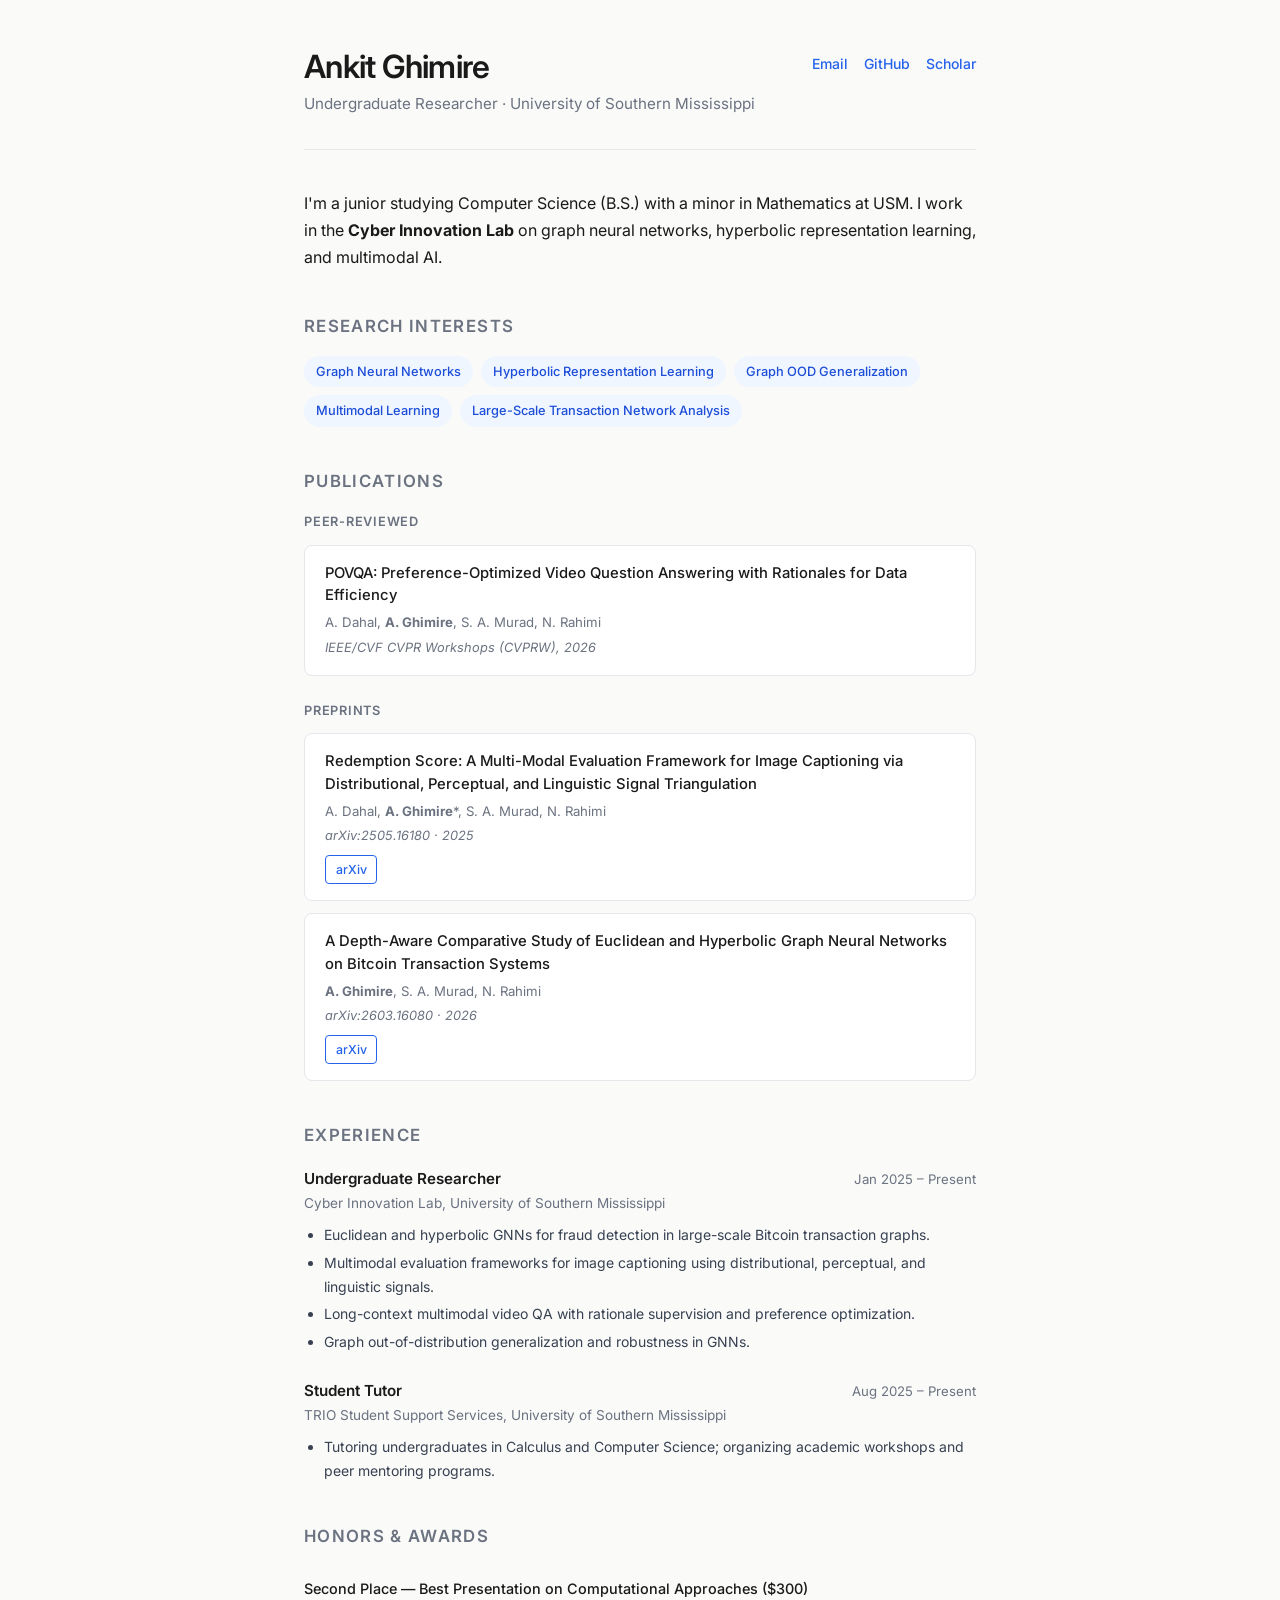
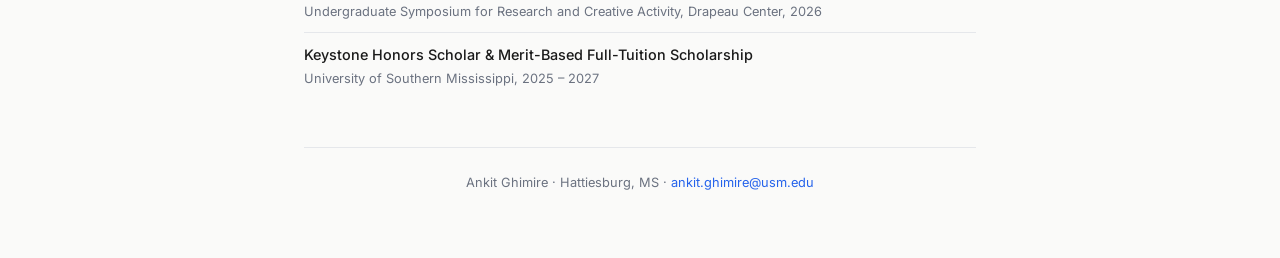
==== index.html @ 34b1c653 "Initial personal page" ====
<!DOCTYPE html>
<html lang="en">
<head>
  <meta charset="UTF-8" />
  <meta name="viewport" content="width=device-width, initial-scale=1.0" />
  <title>Ankit Ghimire</title>
  <link rel="preconnect" href="https://fonts.googleapis.com" />
  <link rel="preconnect" href="https://fonts.gstatic.com" crossorigin />
  <link href="https://fonts.googleapis.com/css2?family=Inter:wght@300;400;500;600&display=swap" rel="stylesheet" />
  <link rel="stylesheet" href="style.css" />
</head>
<body>
  <main>
    <header>
      <div class="header-content">
        <div class="name-block">
          <h1>Ankit Ghimire</h1>
          <p class="tagline">Undergraduate Researcher · University of Southern Mississippi</p>
        </div>
        <nav class="links">
          <a href="mailto:ankit.ghimire@usm.edu">Email</a>
          <a href="https://github.com/AnkitGhimre" target="_blank" rel="noopener">GitHub</a>
          <a href="https://scholar.google.com/citations?user=AnkitGhimire" target="_blank" rel="noopener">Scholar</a>
        </nav>
      </div>
    </header>

    <section id="about">
      <p>
        I'm a junior studying Computer Science (B.S.) with a minor in Mathematics at USM. I work in the <strong>Cyber Innovation Lab</strong> on graph neural networks, hyperbolic representation learning, and multimodal AI.
      </p>
    </section>

    <section id="interests">
      <h2>Research Interests</h2>
      <ul class="tag-list">
        <li>Graph Neural Networks</li>
        <li>Hyperbolic Representation Learning</li>
        <li>Graph OOD Generalization</li>
        <li>Multimodal Learning</li>
        <li>Large-Scale Transaction Network Analysis</li>
      </ul>
    </section>

    <section id="publications">
      <h2>Publications</h2>

      <div class="pub-group">
        <h3>Peer-Reviewed</h3>
        <article class="pub">
          <p class="pub-title">POVQA: Preference-Optimized Video Question Answering with Rationales for Data Efficiency</p>
          <p class="pub-authors">A. Dahal, <strong>A. Ghimire</strong>, S. A. Murad, N. Rahimi</p>
          <p class="pub-venue">IEEE/CVF CVPR Workshops (CVPRW), 2026</p>
        </article>
      </div>

      <div class="pub-group">
        <h3>Preprints</h3>
        <article class="pub">
          <p class="pub-title">Redemption Score: A Multi-Modal Evaluation Framework for Image Captioning via Distributional, Perceptual, and Linguistic Signal Triangulation</p>
          <p class="pub-authors">A. Dahal, <strong>A. Ghimire</strong>*, S. A. Murad, N. Rahimi</p>
          <p class="pub-venue">arXiv:2505.16180 · 2025</p>
          <a class="pub-link" href="https://arxiv.org/abs/2505.16180" target="_blank" rel="noopener">arXiv</a>
        </article>
        <article class="pub">
          <p class="pub-title">A Depth-Aware Comparative Study of Euclidean and Hyperbolic Graph Neural Networks on Bitcoin Transaction Systems</p>
          <p class="pub-authors"><strong>A. Ghimire</strong>, S. A. Murad, N. Rahimi</p>
          <p class="pub-venue">arXiv:2603.16080 · 2026</p>
          <a class="pub-link" href="https://arxiv.org/abs/2603.16080" target="_blank" rel="noopener">arXiv</a>
        </article>
      </div>
    </section>

    <section id="experience">
      <h2>Experience</h2>
      <div class="exp-item">
        <div class="exp-header">
          <span class="exp-role">Undergraduate Researcher</span>
          <span class="exp-date">Jan 2025 – Present</span>
        </div>
        <span class="exp-org">Cyber Innovation Lab, University of Southern Mississippi</span>
        <ul>
          <li>Euclidean and hyperbolic GNNs for fraud detection in large-scale Bitcoin transaction graphs.</li>
          <li>Multimodal evaluation frameworks for image captioning using distributional, perceptual, and linguistic signals.</li>
          <li>Long-context multimodal video QA with rationale supervision and preference optimization.</li>
          <li>Graph out-of-distribution generalization and robustness in GNNs.</li>
        </ul>
      </div>
      <div class="exp-item">
        <div class="exp-header">
          <span class="exp-role">Student Tutor</span>
          <span class="exp-date">Aug 2025 – Present</span>
        </div>
        <span class="exp-org">TRIO Student Support Services, University of Southern Mississippi</span>
        <ul>
          <li>Tutoring undergraduates in Calculus and Computer Science; organizing academic workshops and peer mentoring programs.</li>
        </ul>
      </div>
    </section>

    <section id="honors">
      <h2>Honors &amp; Awards</h2>
      <ul class="award-list">
        <li>
          <span class="award-name">Second Place — Best Presentation on Computational Approaches ($300)</span>
          <span class="award-org">Undergraduate Symposium for Research and Creative Activity, Drapeau Center, 2026</span>
        </li>
        <li>
          <span class="award-name">Keystone Honors Scholar &amp; Merit-Based Full-Tuition Scholarship</span>
          <span class="award-org">University of Southern Mississippi, 2025 – 2027</span>
        </li>
      </ul>
    </section>

    <footer>
      <p>Ankit Ghimire · Hattiesburg, MS · <a href="mailto:ankit.ghimire@usm.edu">ankit.ghimire@usm.edu</a></p>
    </footer>
  </main>
</body>
</html>
---- style.css ----
*, *::before, *::after {
  box-sizing: border-box;
  margin: 0;
  padding: 0;
}

:root {
  --bg: #fafaf9;
  --surface: #ffffff;
  --text: #1a1a1a;
  --muted: #6b7280;
  --accent: #2563eb;
  --border: #e5e7eb;
  --tag-bg: #eff6ff;
  --tag-text: #1d4ed8;
}

html {
  font-size: 16px;
  scroll-behavior: smooth;
}

body {
  font-family: 'Inter', system-ui, sans-serif;
  background: var(--bg);
  color: var(--text);
  line-height: 1.7;
  -webkit-font-smoothing: antialiased;
}

main {
  max-width: 720px;
  margin: 0 auto;
  padding: 3rem 1.5rem 4rem;
}

/* ── Header ── */
header {
  margin-bottom: 2.5rem;
  padding-bottom: 2rem;
  border-bottom: 1px solid var(--border);
}

.header-content {
  display: flex;
  align-items: flex-start;
  justify-content: space-between;
  gap: 1.5rem;
  flex-wrap: wrap;
}

h1 {
  font-size: 2rem;
  font-weight: 600;
  letter-spacing: -0.02em;
  line-height: 1.2;
}

.tagline {
  color: var(--muted);
  font-size: 0.95rem;
  margin-top: 0.3rem;
}

.links {
  display: flex;
  gap: 1rem;
  flex-wrap: wrap;
  padding-top: 0.25rem;
}

.links a {
  color: var(--accent);
  text-decoration: none;
  font-size: 0.875rem;
  font-weight: 500;
  transition: opacity 0.15s;
}

.links a:hover {
  opacity: 0.7;
}

/* ── Sections ── */
section {
  margin-bottom: 2.5rem;
}

h2 {
  font-size: 1.05rem;
  font-weight: 600;
  text-transform: uppercase;
  letter-spacing: 0.08em;
  color: var(--muted);
  margin-bottom: 1rem;
}

/* ── About ── */
#about p {
  font-size: 1rem;
  color: var(--text);
}

/* ── Tags ── */
.tag-list {
  list-style: none;
  display: flex;
  flex-wrap: wrap;
  gap: 0.5rem;
}

.tag-list li {
  background: var(--tag-bg);
  color: var(--tag-text);
  font-size: 0.8rem;
  font-weight: 500;
  padding: 0.3rem 0.75rem;
  border-radius: 999px;
}

/* ── Publications ── */
.pub-group {
  margin-bottom: 1.5rem;
}

.pub-group h3 {
  font-size: 0.8rem;
  font-weight: 600;
  text-transform: uppercase;
  letter-spacing: 0.06em;
  color: var(--muted);
  margin-bottom: 0.75rem;
}

.pub {
  padding: 1rem 1.25rem;
  background: var(--surface);
  border: 1px solid var(--border);
  border-radius: 8px;
  margin-bottom: 0.75rem;
}

.pub-title {
  font-size: 0.925rem;
  font-weight: 500;
  line-height: 1.5;
  margin-bottom: 0.3rem;
}

.pub-authors {
  font-size: 0.825rem;
  color: var(--muted);
  margin-bottom: 0.2rem;
}

.pub-venue {
  font-size: 0.8rem;
  color: var(--muted);
  font-style: italic;
}

.pub-link {
  display: inline-block;
  margin-top: 0.5rem;
  font-size: 0.775rem;
  font-weight: 500;
  color: var(--accent);
  text-decoration: none;
  padding: 0.2rem 0.6rem;
  border: 1px solid var(--accent);
  border-radius: 4px;
  transition: background 0.15s, color 0.15s;
}

.pub-link:hover {
  background: var(--accent);
  color: #fff;
}

/* ── Experience ── */
.exp-item {
  margin-bottom: 1.5rem;
}

.exp-header {
  display: flex;
  align-items: baseline;
  justify-content: space-between;
  gap: 0.5rem;
  flex-wrap: wrap;
}

.exp-role {
  font-weight: 600;
  font-size: 0.95rem;
}

.exp-date {
  font-size: 0.825rem;
  color: var(--muted);
  white-space: nowrap;
}

.exp-org {
  display: block;
  font-size: 0.85rem;
  color: var(--muted);
  margin-bottom: 0.5rem;
}

.exp-item ul {
  padding-left: 1.25rem;
  font-size: 0.875rem;
  color: #374151;
}

.exp-item ul li {
  margin-bottom: 0.25rem;
}

/* ── Awards ── */
.award-list {
  list-style: none;
}

.award-list li {
  display: flex;
  flex-direction: column;
  padding: 0.6rem 0;
  border-bottom: 1px solid var(--border);
}

.award-list li:last-child {
  border-bottom: none;
}

.award-name {
  font-size: 0.9rem;
  font-weight: 500;
}

.award-org {
  font-size: 0.8rem;
  color: var(--muted);
}

/* ── Footer ── */
footer {
  margin-top: 3rem;
  padding-top: 1.5rem;
  border-top: 1px solid var(--border);
  text-align: center;
  font-size: 0.8rem;
  color: var(--muted);
}

footer a {
  color: var(--accent);
  text-decoration: none;
}

/* ── Responsive ── */
@media (max-width: 480px) {
  main {
    padding: 2rem 1rem 3rem;
  }

  h1 {
    font-size: 1.6rem;
  }

  .header-content {
    flex-direction: column;
    gap: 0.75rem;
  }
}
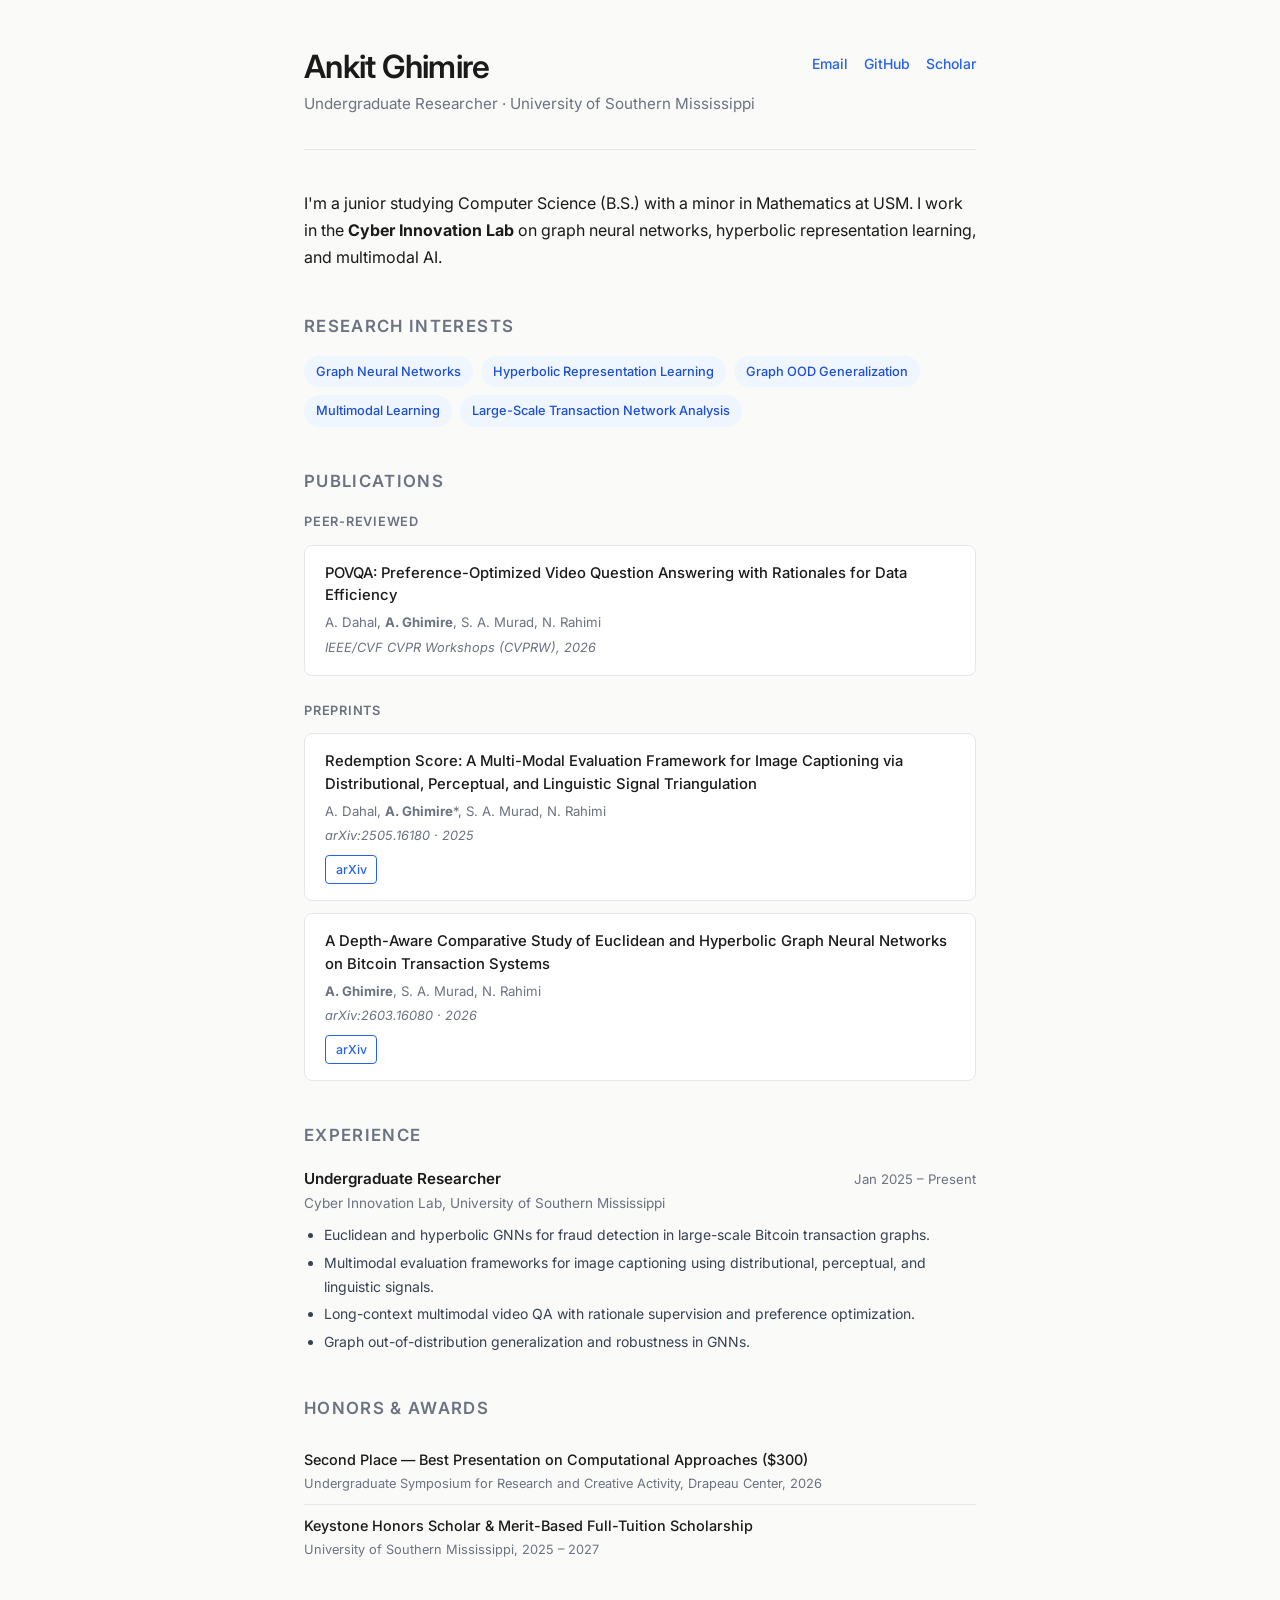
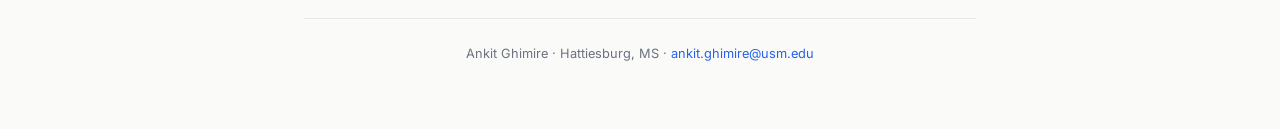
==== commit 1f1c855e: "Remove Student Tutor section" ====
--- a/index.html
+++ b/index.html
@@ -86,16 +86,6 @@
           <li>Graph out-of-distribution generalization and robustness in GNNs.</li>
         </ul>
       </div>
-      <div class="exp-item">
-        <div class="exp-header">
-          <span class="exp-role">Student Tutor</span>
-          <span class="exp-date">Aug 2025 – Present</span>
-        </div>
-        <span class="exp-org">TRIO Student Support Services, University of Southern Mississippi</span>
-        <ul>
-          <li>Tutoring undergraduates in Calculus and Computer Science; organizing academic workshops and peer mentoring programs.</li>
-        </ul>
-      </div>
     </section>
 
     <section id="honors">
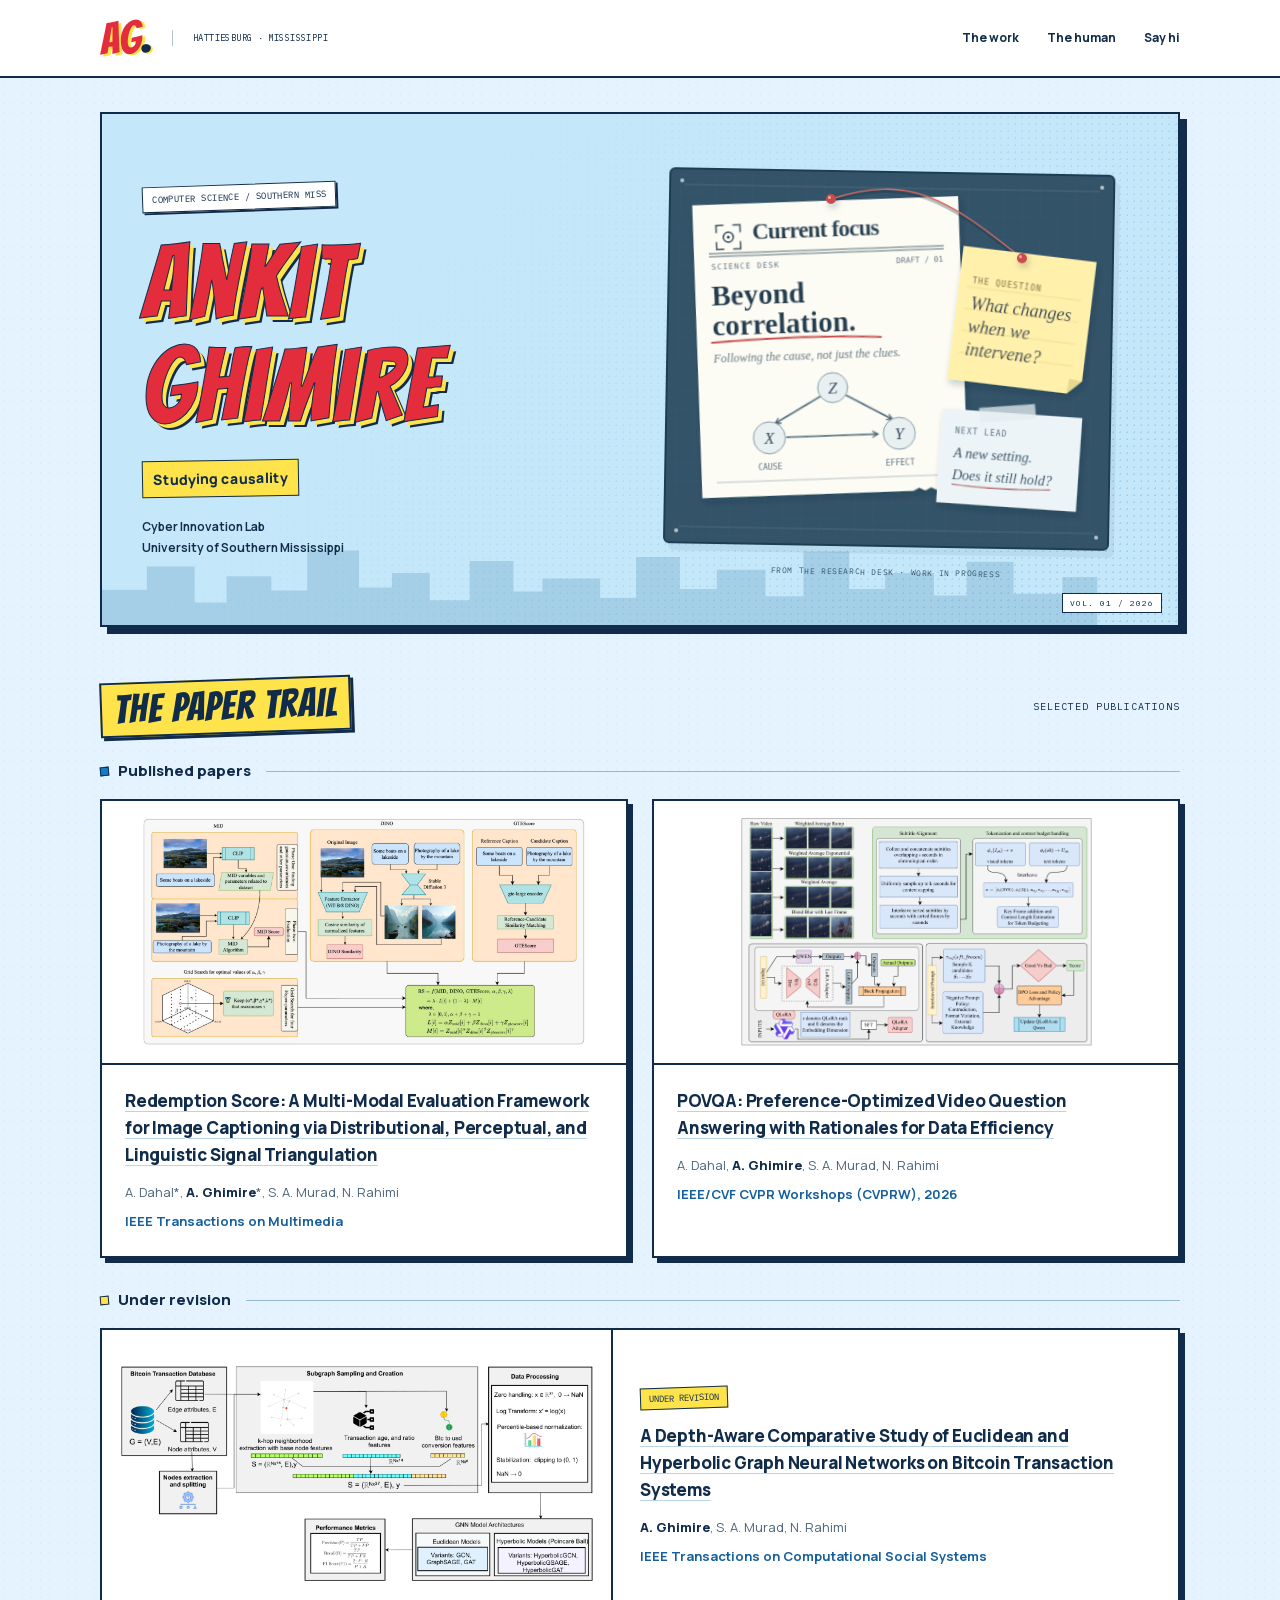
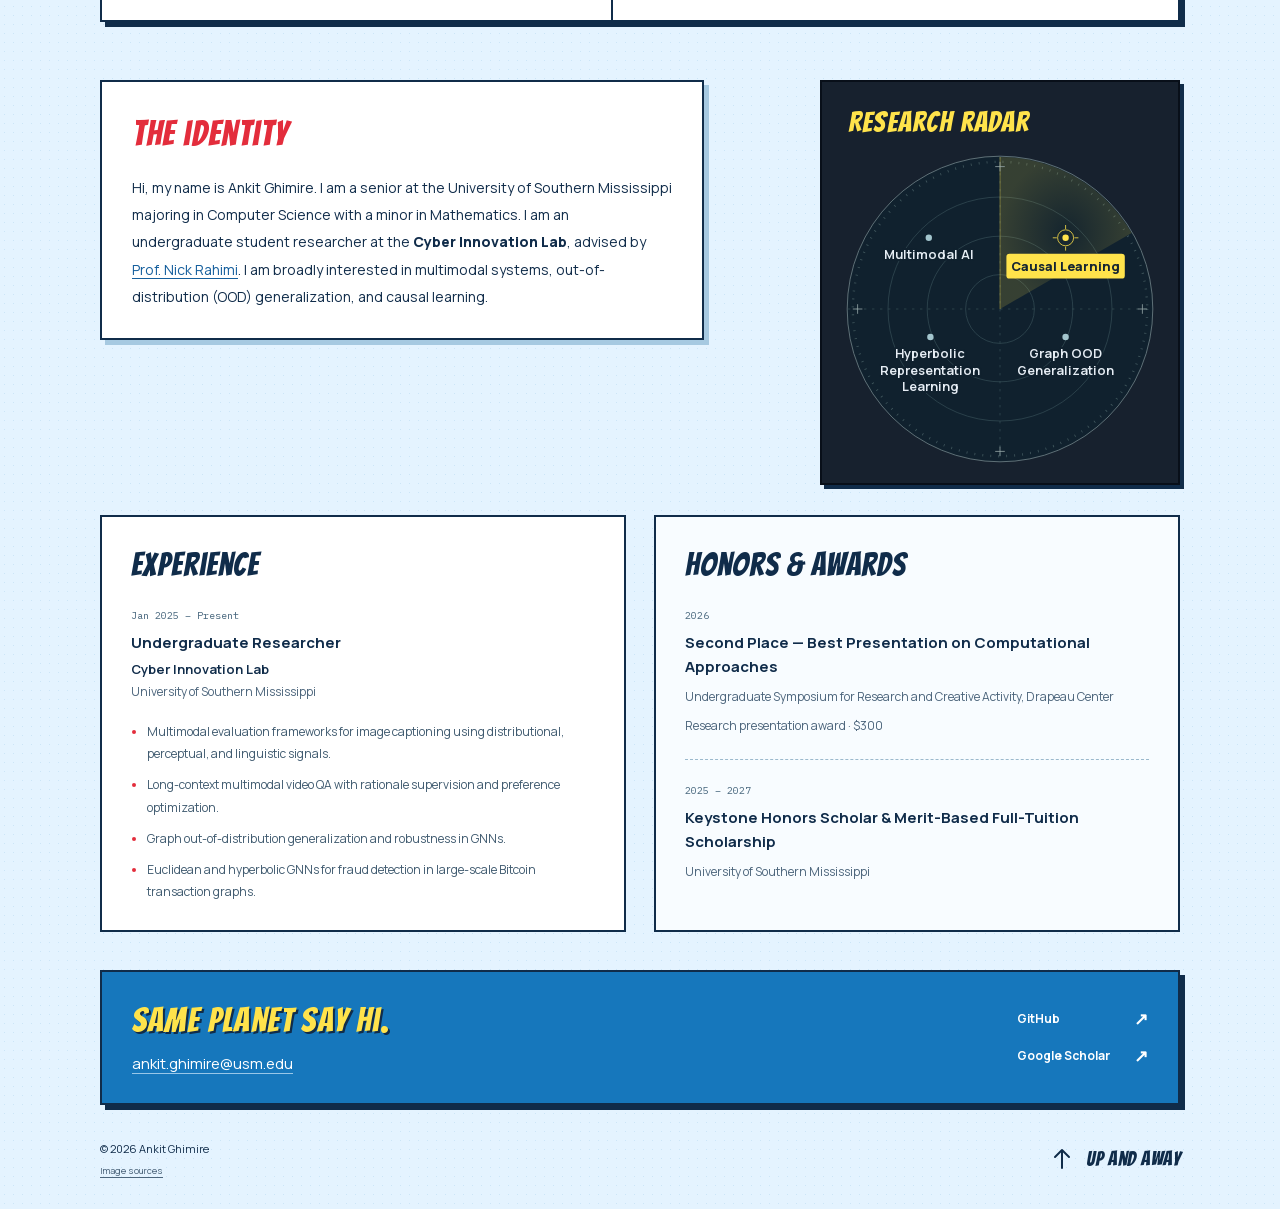
==== commit e4b843a9: "Refresh portfolio design and research publications" ====
--- a/index.html
+++ b/index.html
@@ -3,108 +3,137 @@
 <head>
   <meta charset="UTF-8" />
   <meta name="viewport" content="width=device-width, initial-scale=1.0" />
-  <title>Ankit Ghimire</title>
-  <link rel="preconnect" href="https://fonts.googleapis.com" />
-  <link rel="preconnect" href="https://fonts.gstatic.com" crossorigin />
-  <link href="https://fonts.googleapis.com/css2?family=Inter:wght@300;400;500;600&display=swap" rel="stylesheet" />
+  <meta name="description" content="Ankit Ghimire is a senior studying Computer Science at the University of Southern Mississippi and an undergraduate researcher at the Cyber Innovation Lab, interested in multimodal systems, OOD generalization, and causal learning." />
+  <meta name="theme-color" content="#dff2ff" />
+  <title>Ankit Ghimire — Research Portfolio</title>
+  <link rel="icon" href="assets/favicon-ag.svg" type="image/svg+xml" />
+  <link rel="stylesheet" href="assets/manrope.css" />
+  <link rel="stylesheet" href="assets/plex-mono.css" />
+  <link rel="stylesheet" href="assets/bangers.css" />
   <link rel="stylesheet" href="style.css" />
 </head>
 <body>
-  <main>
-    <header>
-      <div class="header-content">
-        <div class="name-block">
-          <h1>Ankit Ghimire</h1>
-          <p class="tagline">Undergraduate Researcher · University of Southern Mississippi</p>
-        </div>
-        <nav class="links">
-          <a href="mailto:ankit.ghimire@usm.edu">Email</a>
-          <a href="https://github.com/AnkitGhimre" target="_blank" rel="noopener">GitHub</a>
-          <a href="https://scholar.google.com/citations?user=AnkitGhimire" target="_blank" rel="noopener">Scholar</a>
-        </nav>
+  <a class="skip-link" href="#main">Skip to content</a>
+  <header class="masthead">
+    <div class="masthead-inner">
+      <a class="wordmark" href="#top" aria-label="Ankit Ghimire, home">AG<span>.</span></a>
+      <span class="edition">HATTIESBURG · MISSISSIPPI</span>
+      <nav aria-label="Main navigation"><a href="#publications">The work</a><a href="#about">The human</a><a href="#contact">Say hi</a></nav>
+    </div>
+  </header>
+
+  <main id="main" class="comic-book">
+    <section class="cover" id="top" aria-labelledby="intro-title" tabindex="-1">
+      <div class="cover-copy">
+        <p class="cover-kicker">COMPUTER SCIENCE / SOUTHERN MISS</p>
+        <h1 id="intro-title"><span>Ankit</span><span>Ghimire</span></h1>
+        <p class="cover-role">Studying causality</p>
+        <p class="cover-lab">Cyber Innovation Lab<br />University of Southern Mississippi</p>
       </div>
-    </header>
-
-    <section id="about">
-      <p>
-        I'm a junior studying Computer Science (B.S.) with a minor in Mathematics at USM. I work in the <strong>Cyber Innovation Lab</strong> on graph neural networks, hyperbolic representation learning, and multimodal AI.
-      </p>
+      <figure class="newsroom-board">
+        <img src="assets/research-board.svg" alt="A research board: a draft titled Beyond correlation, a sketch linking cause and effect through a shared factor, and pinned notes asking what changes when we intervene." width="460" height="400" fetchpriority="high" />
+        <figcaption>FROM THE RESEARCH DESK <span>· WORK IN PROGRESS</span></figcaption>
+      </figure>
+      <svg class="cover-skyline" viewBox="0 0 1080 100" preserveAspectRatio="none" aria-hidden="true"><path d="M0 100V56h45V27h48v45h32V39h45v18h36V7h52v46h33V35h38v34h40V20h44v38h29V42h58v24h36V15h44v40h37V31h49v33h38V8h46v47h36V35h49v28h33V21h47v40h49V40h35v60Z" /></svg>
+      <span class="cover-issue">VOL. 01 / 2026</span>
     </section>
 
-    <section id="interests">
-      <h2>Research Interests</h2>
-      <ul class="tag-list">
-        <li>Graph Neural Networks</li>
-        <li>Hyperbolic Representation Learning</li>
-        <li>Graph OOD Generalization</li>
-        <li>Multimodal Learning</li>
-        <li>Large-Scale Transaction Network Analysis</li>
-      </ul>
+    <section id="publications" class="publications" aria-labelledby="publications-title">
+      <div class="section-heading"><h2 id="publications-title">The paper trail</h2><span>SELECTED PUBLICATIONS</span></div>
+      <section class="publication-group" aria-labelledby="published-title">
+        <h3 class="group-title" id="published-title"><span class="group-square" aria-hidden="true"></span> Published papers</h3>
+        <div class="published-grid">
+          <article class="paper-card" id="redemption-score">
+            <a class="paper-figure" href="assets/papers/redemption-score.png" target="_blank" rel="noopener" aria-label="Open the redemption score figure at full size"><img src="assets/papers/redemption-score.png" alt="Redemption Score paper, Figure 2: MID, DINO similarity, and GTEScore combined into the evaluation score." width="1554" height="804" loading="lazy" /></a>
+            <div class="paper-copy">
+              <h4><a href="https://arxiv.org/abs/2505.16180" target="_blank" rel="noopener">Redemption Score: A Multi-Modal Evaluation Framework for Image Captioning via Distributional, Perceptual, and Linguistic Signal Triangulation</a></h4>
+              <p class="authors">A. Dahal*, <strong>A. Ghimire</strong>*, S. A. Murad, N. Rahimi</p>
+              <p class="venue">IEEE Transactions on Multimedia</p>
+            </div>
+          </article>
+          <article class="paper-card" id="povqa">
+            <a class="paper-figure" href="assets/papers/povqa.png" target="_blank" rel="noopener" aria-label="Open the povqa figure at full size"><img src="assets/papers/povqa.png" alt="POVQA paper, Figure 2: temporal pooling, subtitle alignment, supervised fine-tuning, and preference optimization." width="1491" height="972" loading="lazy" /></a>
+            <div class="paper-copy">
+              <h4><a href="https://arxiv.org/abs/2510.01009" target="_blank" rel="noopener">POVQA: Preference-Optimized Video Question Answering with Rationales for Data Efficiency</a></h4>
+              <p class="authors">A. Dahal, <strong>A. Ghimire</strong>, S. A. Murad, N. Rahimi</p>
+              <p class="venue">IEEE/CVF CVPR Workshops (CVPRW), 2026</p>
+            </div>
+          </article>
+        </div>
+      </section>
+      <section class="publication-group revision-group" aria-labelledby="revision-title">
+        <h3 class="group-title" id="revision-title"><span class="group-square revision-square" aria-hidden="true"></span> Under revision</h3>
+        <article class="paper-card wide-paper" id="depth-aware">
+          <a class="paper-figure" href="assets/papers/depth-aware.png" target="_blank" rel="noopener" aria-label="Open the depth aware figure at full size"><img src="assets/papers/depth-aware.png" alt="Depth-Aware paper, Figure 1: Bitcoin transaction processing, subgraph sampling, and Euclidean and hyperbolic GNN comparison." width="1572" height="732" loading="lazy" /></a>
+            <div class="paper-copy">
+            <span class="revision-stamp">UNDER REVISION</span>
+            <h4><a href="https://arxiv.org/abs/2603.16080" target="_blank" rel="noopener">A Depth-Aware Comparative Study of Euclidean and Hyperbolic Graph Neural Networks on Bitcoin Transaction Systems</a></h4>
+            <p class="authors"><strong>A. Ghimire</strong>, S. A. Murad, N. Rahimi</p>
+            <p class="venue">IEEE Transactions on Computational Social Systems</p>
+          </div>
+        </article>
+      </section>
     </section>
 
-    <section id="publications">
-      <h2>Publications</h2>
+    <div class="identity-grid">
+      <section class="identity-panel" id="about" aria-labelledby="about-title">
+        <h2 id="about-title">The identity</h2>
+        <p>Hi, my name is Ankit Ghimire. I am a senior at the University of Southern Mississippi majoring in Computer Science with a minor in Mathematics. I am an undergraduate student researcher at the <strong>Cyber Innovation Lab</strong>, advised by <a href="https://nickrahimi.com/" target="_blank" rel="noopener">Prof. Nick Rahimi</a>. I am broadly interested in multimodal systems, out-of-distribution (OOD) generalization, and causal learning.</p>
+      </section>
+      <section class="interests-panel" id="interests" aria-labelledby="interests-title">
+        <h2 id="interests-title">Research radar</h2>
+        <svg class="research-radar" xmlns="http://www.w3.org/2000/svg" viewBox="0 0 400 400" role="img" aria-labelledby="research-radar-title research-radar-description">
+          <title id="research-radar-title">Research interests</title>
+          <desc id="research-radar-description">Multimodal AI; Causal Learning, highlighted in yellow; Hyperbolic Representation Learning; Graph OOD Generalization. All four interests appear as labeled targets inside a research radar.</desc>
+          <defs><radialGradient id="radar-beam"><stop offset="0" stop-color="#ffe34b" stop-opacity=".02" /><stop offset="1" stop-color="#ffe34b" stop-opacity=".16" /></radialGradient></defs>
+          <circle cx="200" cy="200" r="191" fill="#10212e" stroke="#71858a" />
+          <circle cx="200" cy="200" r="184" fill="none" stroke="#40575d" stroke-dasharray="1 9" stroke-width="3" />
+          <g fill="none" stroke="#39525b" stroke-width=".8">
+            <circle cx="200" cy="200" r="140" /><circle cx="200" cy="200" r="91" /><circle cx="200" cy="200" r="43" />
+            <path d="M200 10v380M10 200h380" stroke-dasharray="3 7" />
+          </g>
+          <g class="radar-sweep"><path d="M200 200V10a190 190 0 0 1 164.5 95Z" fill="url(#radar-beam)" /><path d="M200 200V10" stroke="#ffe34b" stroke-width="1" opacity=".45" /></g>
+          <g class="radar-target">
+            <circle cx="111" cy="111" r="4" />
+            <text x="111" y="137">Multimodal AI</text>
+          </g>
+          <g class="radar-target radar-target-focus">
+            <circle class="target-ring" cx="282" cy="111" r="10" />
+            <path d="M282 95v5m0 22v5M266 111h5m22 0h5" fill="none" stroke="#ffe34b" />
+            <circle cx="282" cy="111" r="4" />
+            <rect x="208" y="131" width="148" height="31" rx="4" />
+            <text x="282" y="152">Causal Learning</text>
+          </g>
+          <g class="radar-target">
+            <circle cx="113" cy="235" r="4" />
+            <text x="113" y="261"><tspan x="113">Hyperbolic</tspan><tspan x="113" dy="21">Representation</tspan><tspan x="113" dy="21">Learning</tspan></text>
+          </g>
+          <g class="radar-target">
+            <circle cx="282" cy="235" r="4" />
+            <text x="282" y="261"><tspan x="282">Graph OOD</tspan><tspan x="282" dy="21">Generalization</tspan></text>
+          </g>
+          <path d="M194 22h12M200 16v12M194 378h12M200 372v12M16 200h12M22 194v12M372 200h12M378 194v12" stroke="#96a6a8" />
+        </svg>
+      </section>
+    </div>
 
-      <div class="pub-group">
-        <h3>Peer-Reviewed</h3>
-        <article class="pub">
-          <p class="pub-title">POVQA: Preference-Optimized Video Question Answering with Rationales for Data Efficiency</p>
-          <p class="pub-authors">A. Dahal, <strong>A. Ghimire</strong>, S. A. Murad, N. Rahimi</p>
-          <p class="pub-venue">IEEE/CVF CVPR Workshops (CVPRW), 2026</p>
-        </article>
-      </div>
+    <div class="background-grid">
+      <section class="background-panel" id="experience" aria-labelledby="experience-title">
+        <h2 id="experience-title">Experience</h2>
+        <p class="date">Jan 2025 – Present</p><h3>Undergraduate Researcher</h3><p class="organization">Cyber Innovation Lab</p><p class="university">University of Southern Mississippi</p>
+        <ul class="experience-list"><li>Multimodal evaluation frameworks for image captioning using distributional, perceptual, and linguistic signals.</li><li>Long-context multimodal video QA with rationale supervision and preference optimization.</li><li>Graph out-of-distribution generalization and robustness in GNNs.</li><li>Euclidean and hyperbolic GNNs for fraud detection in large-scale Bitcoin transaction graphs.</li></ul>
+      </section>
+      <section class="background-panel honors-panel" id="honors" aria-labelledby="honors-title">
+        <h2 id="honors-title">Honors &amp; awards</h2>
+        <ul class="award-list"><li><p class="date">2026</p><h3>Second Place — Best Presentation on Computational Approaches</h3><p>Undergraduate Symposium for Research and Creative Activity, Drapeau Center</p><p class="award-note">Research presentation award · $300</p></li><li><p class="date">2025 – 2027</p><h3>Keystone Honors Scholar &amp; Merit-Based Full-Tuition Scholarship</h3><p>University of Southern Mississippi</p></li></ul>
+      </section>
+    </div>
 
-      <div class="pub-group">
-        <h3>Preprints</h3>
-        <article class="pub">
-          <p class="pub-title">Redemption Score: A Multi-Modal Evaluation Framework for Image Captioning via Distributional, Perceptual, and Linguistic Signal Triangulation</p>
-          <p class="pub-authors">A. Dahal, <strong>A. Ghimire</strong>*, S. A. Murad, N. Rahimi</p>
-          <p class="pub-venue">arXiv:2505.16180 · 2025</p>
-          <a class="pub-link" href="https://arxiv.org/abs/2505.16180" target="_blank" rel="noopener">arXiv</a>
-        </article>
-        <article class="pub">
-          <p class="pub-title">A Depth-Aware Comparative Study of Euclidean and Hyperbolic Graph Neural Networks on Bitcoin Transaction Systems</p>
-          <p class="pub-authors"><strong>A. Ghimire</strong>, S. A. Murad, N. Rahimi</p>
-          <p class="pub-venue">arXiv:2603.16080 · 2026</p>
-          <a class="pub-link" href="https://arxiv.org/abs/2603.16080" target="_blank" rel="noopener">arXiv</a>
-        </article>
-      </div>
+    <section class="contact-panel" id="contact" aria-labelledby="contact-title">
+      <div><h2 id="contact-title">Same planet say hi.</h2><a class="email-link" href="mailto:ankit.ghimire@usm.edu">ankit.ghimire@usm.edu</a></div>
+      <nav class="social-links" aria-label="Profiles"><a href="https://github.com/AnkitGhimre" target="_blank" rel="noopener">GitHub <span aria-hidden="true">↗</span></a><a href="https://scholar.google.com/citations?user=AnkitGhimire" target="_blank" rel="noopener">Google Scholar <span aria-hidden="true">↗</span></a></nav>
     </section>
-
-    <section id="experience">
-      <h2>Experience</h2>
-      <div class="exp-item">
-        <div class="exp-header">
-          <span class="exp-role">Undergraduate Researcher</span>
-          <span class="exp-date">Jan 2025 – Present</span>
-        </div>
-        <span class="exp-org">Cyber Innovation Lab, University of Southern Mississippi</span>
-        <ul>
-          <li>Euclidean and hyperbolic GNNs for fraud detection in large-scale Bitcoin transaction graphs.</li>
-          <li>Multimodal evaluation frameworks for image captioning using distributional, perceptual, and linguistic signals.</li>
-          <li>Long-context multimodal video QA with rationale supervision and preference optimization.</li>
-          <li>Graph out-of-distribution generalization and robustness in GNNs.</li>
-        </ul>
-      </div>
-    </section>
-
-    <section id="honors">
-      <h2>Honors &amp; Awards</h2>
-      <ul class="award-list">
-        <li>
-          <span class="award-name">Second Place — Best Presentation on Computational Approaches ($300)</span>
-          <span class="award-org">Undergraduate Symposium for Research and Creative Activity, Drapeau Center, 2026</span>
-        </li>
-        <li>
-          <span class="award-name">Keystone Honors Scholar &amp; Merit-Based Full-Tuition Scholarship</span>
-          <span class="award-org">University of Southern Mississippi, 2025 – 2027</span>
-        </li>
-      </ul>
-    </section>
-
-    <footer>
-      <p>Ankit Ghimire · Hattiesburg, MS · <a href="mailto:ankit.ghimire@usm.edu">ankit.ghimire@usm.edu</a></p>
-    </footer>
+    <footer><p>© 2026 Ankit Ghimire<span class="art-credit"><a href="credits.html">Image sources</a></span></p><a class="up-up-away" href="#top"><svg viewBox="0 0 32 32" aria-hidden="true"><path d="M16 25V7m-7 7 7-7 7 7"/></svg><span>Up and away</span></a></footer>
   </main>
 </body>
 </html>
--- a/assets/manrope.css
+++ b/assets/manrope.css
@@ -0,0 +1,8 @@
+@font-face {
+  font-family: 'Manrope';
+  font-style: normal;
+  font-weight: 400 800;
+  font-display: swap;
+  src: url(fonts/manrope-0.woff2) format('woff2');
+  unicode-range: U+0000-00FF, U+0131, U+0152-0153, U+02BB-02BC, U+02C6, U+02DA, U+02DC, U+0304, U+0308, U+0329, U+2000-206F, U+20AC, U+2122, U+2191, U+2193, U+2212, U+2215, U+FEFF, U+FFFD;
+}
--- a/assets/plex-mono.css
+++ b/assets/plex-mono.css
@@ -0,0 +1,8 @@
+@font-face {
+  font-family: 'IBM Plex Mono';
+  font-style: normal;
+  font-weight: 400;
+  font-display: swap;
+  src: url(fonts/plex-mono-0.woff2) format('woff2');
+  unicode-range: U+0000-00FF, U+0131, U+0152-0153, U+02BB-02BC, U+02C6, U+02DA, U+02DC, U+0304, U+0308, U+0329, U+2000-206F, U+20AC, U+2122, U+2191, U+2193, U+2212, U+2215, U+FEFF, U+FFFD;
+}
--- a/assets/bangers.css
+++ b/assets/bangers.css
@@ -0,0 +1,8 @@
+@font-face {
+  font-family: 'Bangers';
+  font-style: normal;
+  font-weight: 400;
+  font-display: swap;
+  src: url(fonts/bangers-0.woff2) format('woff2');
+  unicode-range: U+0000-00FF, U+0131, U+0152-0153, U+02BB-02BC, U+02C6, U+02DA, U+02DC, U+0304, U+0308, U+0329, U+2000-206F, U+20AC, U+2122, U+2191, U+2193, U+2212, U+2215, U+FEFF, U+FFFD;
+}
--- a/style.css
+++ b/style.css
@@ -1,276 +1,232 @@
-*, *::before, *::after {
-  box-sizing: border-box;
-  margin: 0;
-  padding: 0;
-}
-
-:root {
-  --bg: #fafaf9;
-  --surface: #ffffff;
-  --text: #1a1a1a;
-  --muted: #6b7280;
-  --accent: #2563eb;
-  --border: #e5e7eb;
-  --tag-bg: #eff6ff;
-  --tag-text: #1d4ed8;
-}
-
-html {
-  font-size: 16px;
-  scroll-behavior: smooth;
-}
-
-body {
-  font-family: 'Inter', system-ui, sans-serif;
-  background: var(--bg);
-  color: var(--text);
-  line-height: 1.7;
-  -webkit-font-smoothing: antialiased;
-}
-
-main {
-  max-width: 720px;
-  margin: 0 auto;
-  padding: 3rem 1.5rem 4rem;
-}
-
-/* ── Header ── */
-header {
-  margin-bottom: 2.5rem;
-  padding-bottom: 2rem;
-  border-bottom: 1px solid var(--border);
-}
-
-.header-content {
-  display: flex;
-  align-items: flex-start;
-  justify-content: space-between;
-  gap: 1.5rem;
-  flex-wrap: wrap;
-}
-
-h1 {
-  font-size: 2rem;
-  font-weight: 600;
-  letter-spacing: -0.02em;
-  line-height: 1.2;
-}
-
-.tagline {
-  color: var(--muted);
-  font-size: 0.95rem;
-  margin-top: 0.3rem;
-}
-
-.links {
-  display: flex;
-  gap: 1rem;
-  flex-wrap: wrap;
-  padding-top: 0.25rem;
-}
-
-.links a {
-  color: var(--accent);
-  text-decoration: none;
-  font-size: 0.875rem;
-  font-weight: 500;
-  transition: opacity 0.15s;
-}
-
-.links a:hover {
-  opacity: 0.7;
-}
-
-/* ── Sections ── */
-section {
-  margin-bottom: 2.5rem;
-}
-
-h2 {
-  font-size: 1.05rem;
-  font-weight: 600;
-  text-transform: uppercase;
-  letter-spacing: 0.08em;
-  color: var(--muted);
-  margin-bottom: 1rem;
-}
-
-/* ── About ── */
-#about p {
-  font-size: 1rem;
-  color: var(--text);
-}
-
-/* ── Tags ── */
-.tag-list {
-  list-style: none;
-  display: flex;
-  flex-wrap: wrap;
-  gap: 0.5rem;
-}
-
-.tag-list li {
-  background: var(--tag-bg);
-  color: var(--tag-text);
-  font-size: 0.8rem;
-  font-weight: 500;
-  padding: 0.3rem 0.75rem;
-  border-radius: 999px;
-}
-
-/* ── Publications ── */
-.pub-group {
-  margin-bottom: 1.5rem;
-}
-
-.pub-group h3 {
-  font-size: 0.8rem;
-  font-weight: 600;
-  text-transform: uppercase;
-  letter-spacing: 0.06em;
-  color: var(--muted);
-  margin-bottom: 0.75rem;
-}
-
-.pub {
-  padding: 1rem 1.25rem;
-  background: var(--surface);
-  border: 1px solid var(--border);
-  border-radius: 8px;
-  margin-bottom: 0.75rem;
-}
-
-.pub-title {
-  font-size: 0.925rem;
-  font-weight: 500;
-  line-height: 1.5;
-  margin-bottom: 0.3rem;
-}
-
-.pub-authors {
-  font-size: 0.825rem;
-  color: var(--muted);
-  margin-bottom: 0.2rem;
-}
-
-.pub-venue {
-  font-size: 0.8rem;
-  color: var(--muted);
-  font-style: italic;
-}
-
-.pub-link {
-  display: inline-block;
-  margin-top: 0.5rem;
-  font-size: 0.775rem;
-  font-weight: 500;
-  color: var(--accent);
-  text-decoration: none;
-  padding: 0.2rem 0.6rem;
-  border: 1px solid var(--accent);
-  border-radius: 4px;
-  transition: background 0.15s, color 0.15s;
-}
-
-.pub-link:hover {
-  background: var(--accent);
-  color: #fff;
-}
-
-/* ── Experience ── */
-.exp-item {
-  margin-bottom: 1.5rem;
-}
-
-.exp-header {
-  display: flex;
-  align-items: baseline;
-  justify-content: space-between;
-  gap: 0.5rem;
-  flex-wrap: wrap;
-}
-
-.exp-role {
-  font-weight: 600;
-  font-size: 0.95rem;
-}
-
-.exp-date {
-  font-size: 0.825rem;
-  color: var(--muted);
-  white-space: nowrap;
-}
-
-.exp-org {
-  display: block;
-  font-size: 0.85rem;
-  color: var(--muted);
-  margin-bottom: 0.5rem;
-}
-
-.exp-item ul {
-  padding-left: 1.25rem;
-  font-size: 0.875rem;
-  color: #374151;
-}
-
-.exp-item ul li {
-  margin-bottom: 0.25rem;
-}
-
-/* ── Awards ── */
-.award-list {
-  list-style: none;
-}
-
-.award-list li {
-  display: flex;
-  flex-direction: column;
-  padding: 0.6rem 0;
-  border-bottom: 1px solid var(--border);
-}
-
-.award-list li:last-child {
-  border-bottom: none;
-}
-
-.award-name {
-  font-size: 0.9rem;
-  font-weight: 500;
-}
-
-.award-org {
-  font-size: 0.8rem;
-  color: var(--muted);
-}
-
-/* ── Footer ── */
-footer {
-  margin-top: 3rem;
-  padding-top: 1.5rem;
-  border-top: 1px solid var(--border);
-  text-align: center;
-  font-size: 0.8rem;
-  color: var(--muted);
-}
-
-footer a {
-  color: var(--accent);
-  text-decoration: none;
-}
-
-/* ── Responsive ── */
-@media (max-width: 480px) {
-  main {
-    padding: 2rem 1rem 3rem;
-  }
-
-  h1 {
-    font-size: 1.6rem;
-  }
-
-  .header-content {
-    flex-direction: column;
-    gap: 0.75rem;
-  }
-}
+*, *::before, *::after { box-sizing: border-box; }
+:root { color-scheme: light; --ink: #102c4a; --sky: #e4f3ff; --blue: #177ac6; --red: #e32d3c; --yellow: #ffe34b; --paper: #fff; --muted: #4c657c; --comic: 'Bangers', Impact, 'Arial Narrow', sans-serif; --mono: 'IBM Plex Mono', monospace; }
+html { scroll-behavior: smooth; scroll-padding-top: 96px; }
+body { margin: 0; color: var(--ink); background: radial-gradient(#9cc8e650 .8px, transparent .8px) 0 0 / 9px 9px, var(--sky); font-family: 'Manrope', -apple-system, BlinkMacSystemFont, 'Segoe UI', sans-serif; font-size: 15px; line-height: 1.8; -webkit-font-smoothing: antialiased; }
+::selection { color: var(--ink); background: var(--yellow); }
+h1, h2, h3, h4, p, ul, ol, figure { margin: 0; }
+h1, h2, h3, h4 { line-height: 1.35; }
+a { color: inherit; text-decoration: none; }
+button { font: inherit; color: inherit; }
+a, button { -webkit-tap-highlight-color: transparent; }
+button, a { touch-action: manipulation; }
+a:focus-visible, button:focus-visible { outline: 3px solid var(--red); outline-offset: 5px; }
+[hidden] { display: none !important; }
+strong { font-weight: 800; }
+.skip-link { position: fixed; top: -90px; left: 18px; padding: 9px 16px; background: var(--yellow); border: 2px solid var(--ink); z-index: 100; }
+.skip-link:focus { top: 12px; }
+.comic-book, .masthead-inner { width: min(1080px, calc(100% - 64px)); margin: 0 auto; }
+
+/* A comic masthead, with all the usual navigation still easy to find. */
+.masthead { position: sticky; top: 0; z-index: 30; background: #fff; border-bottom: 2px solid var(--ink); }
+.masthead-inner { display: flex; align-items: center; min-height: 76px; gap: 20px; }
+.wordmark { font-family: var(--comic); font-size: 44px; line-height: 1; color: var(--red); transform: rotate(-5deg); text-shadow: 2px 2px 0 var(--yellow); }
+.wordmark span { color: var(--ink); }
+.edition { padding-left: 20px; border-left: 1px solid #afc3d3; font-family: var(--mono); font-size: 9px; line-height: 1.7; letter-spacing: .4px; }
+.masthead nav { display: flex; gap: 28px; margin-left: auto; }
+.masthead nav a { display: inline-flex; align-items: center; position: relative; min-height: 44px; font-size: 12px; font-weight: 750; }
+.masthead nav a::after { content: ''; position: absolute; left: 0; right: 0; bottom: 7px; height: 3px; background: var(--red); transform: scaleX(0) rotate(-3deg); transform-origin: left; transition: transform .2s; }
+.masthead nav a:hover::after, .masthead nav a[aria-current]::after { transform: scaleX(1) rotate(-3deg); }
+
+/* A newsroom cover: a personal introduction beside a causality research board. */
+.cover { position: relative; isolation: isolate; overflow: hidden; display: grid; grid-template-columns: minmax(0, 1fr) minmax(0, 1.05fr); align-items: center; gap: 25px; min-height: 478px; margin-top: 34px; padding: 46px 40px; border: 2px solid var(--ink); background: #c5e7fa; box-shadow: 7px 7px 0 var(--ink); }
+.cover::before { content: ''; position: absolute; inset: 0; z-index: -2; pointer-events: none; background: radial-gradient(#358cc744 1px, transparent 1px) 0 0 / 7px 7px; mask-image: linear-gradient(130deg, transparent 25%, #000 100%); }
+.cover-copy { position: relative; z-index: 4; min-width: 0; }
+.cover-kicker { display: inline-block; padding: 4px 9px; border: 1.5px solid var(--ink); background: #fff; box-shadow: 2px 2px 0 var(--ink); transform: rotate(-2deg); font-family: var(--mono); font-size: 9px; letter-spacing: .45px; }
+h1 { margin: 24px 0 16px; font-family: var(--comic); font-size: clamp(72px, 8.5vw, 104px); font-weight: 400; line-height: .94; letter-spacing: 2px; color: var(--red); -webkit-text-stroke: 1px var(--ink); text-shadow: 4px 4px 0 var(--yellow), 6px 6px 0 var(--ink); }
+h1 span { display: block; }
+h1 span + span { margin-top: 5px; }
+.cover-role { display: inline-block; margin-top: 10px; padding: 5px 10px; color: var(--ink); background: var(--yellow); border: 1.5px solid var(--ink); font-size: 14px; font-weight: 800; transform: rotate(-1deg); }
+.cover-lab { margin-top: 18px; font-size: 12px; font-weight: 650; line-height: 1.8; }
+.newsroom-board { position: relative; z-index: 2; min-width: 0; width: 100%; max-width: 460px; justify-self: center; transform: rotate(1deg); }
+.newsroom-board img { display: block; width: 100%; height: auto; filter: drop-shadow(5px 7px 0 #21476014); }
+.newsroom-board figcaption { margin: 5px 0 0; color: #38576b; text-align: center; font-family: var(--mono); font-size: 8px; letter-spacing: .6px; }
+.cover-skyline { position: absolute; z-index: -1; left: 0; bottom: 0; width: 100%; height: 80px; fill: #478bb1; opacity: .25; }
+.cover-issue { position: absolute; right: 16px; bottom: 12px; z-index: 4; padding: 2px 7px; background: #fff; border: 1px solid var(--ink); font-family: var(--mono); font-size: 8px; letter-spacing: 1px; }
+
+/* Figures from the papers, followed by short citations. */
+.publications { margin-top: 52px; }
+.section-heading { display: flex; justify-content: space-between; align-items: center; gap: 20px; margin-bottom: 27px; }
+h2 { font-family: var(--comic); font-size: 35px; font-weight: 400; letter-spacing: 1px; }
+.section-heading h2 { display: inline-block; padding: 0 11px 1px; border: 2px solid var(--ink); background: var(--yellow); box-shadow: 3px 3px 0 var(--ink); transform: rotate(-2deg); font-size: 40px; line-height: 1.25; }
+.section-heading > span { font-family: var(--mono); font-size: 10px; letter-spacing: 1px; }
+.publication-group { margin-top: 22px; }
+.group-title { display: flex; align-items: center; gap: 9px; margin-bottom: 17px; font-size: 15px; font-weight: 800; }
+.group-title::after { content: ''; flex: 1; height: 1px; margin-left: 6px; background: #97b8d1; }
+.group-square { width: 9px; height: 9px; background: var(--blue); border: 1px solid var(--ink); transform: rotate(-5deg); }
+.revision-square { background: var(--yellow); }
+.published-grid { display: grid; grid-template-columns: repeat(2, minmax(0, 1fr)); gap: 24px; }
+.paper-card { min-width: 0; overflow: hidden; border: 2px solid var(--ink); background: #fff; box-shadow: 5px 5px 0 var(--ink); }
+.paper-figure { display: flex; align-items: center; justify-content: center; height: 264px; padding: 16px; border-bottom: 2px solid var(--ink); background: #fff; cursor: zoom-in; }
+.paper-figure img { display: block; width: 100%; height: 100%; object-fit: contain; }
+.paper-figure:hover { background: #f4f9fc; }
+.paper-figure:focus-visible { outline-offset: -5px; }
+.paper-copy { padding: 22px 23px 24px; }
+.paper-copy h4 { font-size: 17px; font-weight: 800; line-height: 1.6; letter-spacing: -.2px; }
+.paper-copy h4 a { text-decoration: underline; text-decoration-color: #b9d4e8; text-decoration-thickness: 1px; text-underline-offset: 4px; }
+.paper-copy h4 a:hover { color: #1264aa; text-decoration-color: currentColor; }
+.authors { margin-top: 13px; color: var(--muted); font-size: 13px; line-height: 1.75; }
+.authors strong { color: var(--ink); }
+.venue { margin-top: 7px; color: #155f9d; font-size: 13px; font-weight: 700; line-height: 1.65; }
+.revision-group { margin-top: 32px; }
+.wide-paper { display: grid; grid-template-columns: minmax(0, .95fr) minmax(0, 1.05fr); }
+.wide-paper .paper-figure { height: auto; min-height: 290px; border-bottom: 0; border-right: 2px solid var(--ink); }
+.wide-paper .paper-figure img { height: 240px; }
+.wide-paper .paper-copy { align-self: center; padding: 25px 27px; }
+.revision-stamp { display: inline-block; padding: 2px 8px; margin-bottom: 13px; border: 1.5px solid var(--ink); background: var(--yellow); font-family: var(--mono); font-size: 9px; transform: rotate(-2deg); }
+
+/* Notebook pages for the actual human behind the papers. */
+.identity-grid { display: grid; grid-template-columns: minmax(0, 1.35fr) minmax(0, 1fr); gap: 28px; margin-top: 58px; align-items: start; }
+.identity-panel { padding: 28px 30px; background: white; border: 2px solid var(--ink); box-shadow: 5px 5px 0 #a6c9e1; }
+.identity-panel h2 { color: var(--red); }
+.identity-panel > p { margin-top: 17px; font-size: 14px; line-height: 1.95; }
+.identity-panel > p a { color: #155f9d; text-decoration: underline; text-decoration-thickness: 1px; text-underline-offset: 3px; }
+.identity-panel > p a:hover { color: var(--ink); }
+.interests-panel { position: relative; width: 100%; max-width: 360px; justify-self: end; padding: 20px 18px 14px; border: 2px solid #080f19; background: #17212e; color: #e6edf4; box-shadow: 4px 4px 0 var(--ink); }
+.interests-panel h2 { margin: 0 0 8px 8px; font-size: 29px; color: var(--yellow); }
+/* The 400-unit SVG scales 16-unit labels to at most 12.8px, below the identity body text. */
+.research-radar { display: block; width: 100%; max-width: 320px; height: auto; margin: 0 auto; overflow: visible; }
+.radar-sweep { transform-origin: 200px 200px; animation: radar-scan 12s linear infinite; }
+@keyframes radar-scan { to { transform: rotate(360deg); } }
+.radar-target circle { fill: #a3c5cd; }
+.radar-target text { fill: #e6edf4; font-family: 'Manrope', sans-serif; font-size: 16px; font-weight: 650; text-anchor: middle; paint-order: stroke; stroke: #10212e; stroke-width: 5px; stroke-linejoin: round; }
+.radar-target-focus circle { fill: var(--yellow); }
+.radar-target-focus .target-ring { fill: none; stroke: var(--yellow); stroke-width: 1; }
+.radar-target-focus rect { fill: var(--yellow); }
+.radar-target-focus text { fill: #142432; stroke: none; font-size: 16px; font-weight: 800; }
+
+.background-grid { display: grid; grid-template-columns: repeat(2, minmax(0, 1fr)); gap: 28px; margin-top: 30px; }
+.background-panel { padding: 27px 29px; background: #fff; border: 2px solid var(--ink); }
+.background-panel h2 { margin-bottom: 20px; font-size: 32px; }
+.background-panel h3 { font-size: 15px; line-height: 1.6; }
+.date { margin-bottom: 6px; font-family: var(--mono); font-size: 10px; font-weight: 400; color: #46657c; }
+.organization { margin-top: 3px; font-size: 13px; font-weight: 650; }
+.university { font-size: 12px; color: var(--muted); }
+.experience-list { padding-left: 16px; margin-top: 18px; font-size: 12px; line-height: 1.85; color: #405b70; }
+.experience-list li + li { margin-top: 9px; }
+.experience-list li::marker { color: var(--red); }
+.honors-panel { background: #f8fcff; }
+.award-list { padding: 0; list-style: none; }
+.award-list li + li { margin-top: 23px; padding-top: 22px; border-top: 1px dashed #9bb9cd; }
+.award-list p:not(.date) { margin-top: 7px; color: var(--muted); font-size: 12px; }
+.award-list .award-note { font-size: 11px; }
+.contact-panel { display: flex; align-items: center; justify-content: space-between; gap: 30px; margin-top: 38px; padding: 26px 30px; border: 2px solid var(--ink); background: #1677bc; color: white; box-shadow: 5px 5px 0 var(--ink); }
+.contact-panel h2 { font-size: 34px; letter-spacing: 1.2px; color: var(--yellow); text-shadow: 2px 2px 0 var(--ink); }
+.email-link { display: inline-block; margin-top: 6px; font-size: 15px; text-decoration: underline; text-underline-offset: 4px; text-decoration-color: #98c7e8; }
+.email-link:hover { text-decoration-color: white; }
+.social-links { display: flex; flex-direction: column; gap: 3px; }
+.social-links a { display: flex; align-items: center; justify-content: space-between; gap: 24px; min-height: 34px; font-size: 12px; font-weight: 700; }
+.social-links a:hover { color: var(--yellow); }
+.social-links span { font-size: 17px; }
+.contact-panel a:focus-visible { outline-color: var(--yellow); }
+footer { display: flex; align-items: center; justify-content: space-between; gap: 25px; padding: 29px 0 25px; font-size: 11px; }
+footer p > span { font-size: 10px; color: var(--muted); }
+.art-credit { display: block; margin-top: 5px; font-size: 9px !important; }
+.art-credit a { text-decoration: underline; text-underline-offset: 3px; }
+.up-up-away { display: flex; align-items: center; gap: 8px; padding: 4px 0; min-height: 50px; font-family: var(--comic); font-size: 20px; letter-spacing: .5px; }
+.up-up-away svg { width: 32px; height: 32px; fill: none; stroke: currentColor; stroke-width: 2; stroke-linecap: round; stroke-linejoin: round; transition: transform .2s; }
+.up-up-away:hover svg { transform: translateY(-4px); }
+
+@media (max-width: 1000px) {
+  .comic-book, .masthead-inner { width: calc(100% - 48px); }
+  .cover { padding-left: 32px; min-height: 450px; }
+  .cover-role { font-size: 12px; }
+  .paper-copy { padding: 20px; }
+  .paper-copy h4 { font-size: 16px; }
+  .identity-grid { gap: 24px; }
+  .identity-panel { padding: 24px; }
+  .background-grid { gap: 24px; }
+  .background-panel { padding: 24px; }
+}
+@media (max-width: 800px) {
+  .cover { min-height: 420px; padding: 37px 27px; gap: 12px; }
+  .newsroom-board figcaption { font-size: 7px; letter-spacing: .2px; }
+  .newsroom-board figcaption span { display: block; }
+  h1 { font-size: clamp(64px, 10vw, 80px); }
+  .cover-kicker { font-size: 8px; }
+
+  .section-heading > span { font-size: 8px; }
+  .identity-grid { grid-template-columns: 1fr; gap: 22px; }
+  .identity-panel > p { font-size: 13px; }
+  .interests-panel { justify-self: center; padding: 20px 14px 14px; }
+  .background-grid { grid-template-columns: 1fr; }
+  .experience-list { font-size: 13px; }
+  .award-list { display: grid; grid-template-columns: repeat(2, minmax(0, 1fr)); gap: 30px; }
+  .award-list li + li { margin: 0; padding: 0; border: 0; }
+  .wide-paper { grid-template-columns: minmax(0, 1fr) minmax(0, 1fr); }
+  .wide-paper .paper-copy { padding: 20px; }
+  .wide-paper .paper-figure { min-height: 310px; }
+}
+@media (max-width: 650px) {
+  html { scroll-padding-top: 82px; }
+  .comic-book, .masthead-inner { width: calc(100% - 36px); }
+  .masthead-inner { min-height: 66px; gap: 12px; }
+  .wordmark { font-size: 37px; }
+  .edition { display: none; }
+  .masthead nav { gap: 23px; }
+  .masthead nav a { font-size: 11px; }
+  .cover { grid-template-columns: minmax(0, 1fr); gap: 24px; min-height: 0; margin-top: 24px; padding: 29px 24px 42px; box-shadow: 4px 4px 0 var(--ink); }
+  .newsroom-board { max-width: 400px; }
+  .newsroom-board figcaption { margin-top: 7px; font-size: 7px; }
+  .newsroom-board figcaption span { display: inline; }
+
+  .cover-kicker { font-size: 8px; }
+  h1 { margin-top: 21px; font-size: clamp(76px, 18vw, 100px); line-height: .93; }
+  .cover-role { margin-top: 6px; font-size: 12px; }
+  .cover-lab { margin-top: 12px; font-size: 11px; }
+  .cover-issue { right: 10px; bottom: 8px; font-size: 7px; }
+  .publications { margin-top: 40px; }
+  .section-heading { margin-bottom: 25px; }
+  .section-heading h2 { font-size: 35px; }
+  .section-heading > span { display: none; }
+  .group-title { font-size: 14px; margin-bottom: 15px; }
+  .published-grid { grid-template-columns: 1fr; gap: 25px; }
+  .paper-card { box-shadow: 4px 4px 0 var(--ink); }
+  .paper-copy { padding: 20px; }
+  .paper-copy h4 { font-size: 17px; }
+  .authors, .venue { font-size: 13px; }
+  .revision-group { margin-top: 29px; }
+  .wide-paper { grid-template-columns: 1fr; }
+  .wide-paper .paper-figure { height: 265px; min-height: 0; border-right: 0; border-bottom: 2px solid var(--ink); }
+  .wide-paper .paper-figure img { height: 100%; }
+  .wide-paper .paper-copy { padding: 22px 20px; }
+  .identity-grid { grid-template-columns: 1fr; gap: 25px; margin-top: 40px; }
+  .identity-panel { padding: 24px; }
+  .identity-panel h2 { font-size: 33px; }
+  .identity-panel > p { font-size: 14px; }
+  .interests-panel { padding: 22px 10px 12px; }
+  .background-grid { margin-top: 29px; }
+  .background-panel { padding: 23px; }
+  .background-panel h2 { font-size: 32px; }
+  .award-list { grid-template-columns: 1fr; gap: 22px; }
+  .award-list li + li { padding-top: 22px; border-top: 1px dashed #9bb9cd; }
+  .contact-panel { align-items: flex-start; flex-direction: column; gap: 19px; margin-top: 28px; padding: 23px; }
+  .contact-panel h2 { font-size: 32px; }
+  .email-link { font-size: 13px; }
+  .social-links { flex-direction: row; gap: 25px; }
+  .social-links a { gap: 8px; min-height: 40px; }
+  footer { align-items: center; gap: 14px; padding-top: 25px; font-size: 10px; }
+  footer p > span { display: block; max-width: 180px; font-size: 9px; line-height: 1.7; }
+  .up-up-away { flex-direction: column; gap: 2px; font-size: 16px; white-space: nowrap; }
+  .up-up-away svg { width: 28px; height: 28px; }
+}
+@media (max-width: 380px) {
+  .comic-book, .masthead-inner { width: calc(100% - 28px); }
+  .masthead nav { gap: 18px; }
+  .cover { padding: 27px 20px 39px; }
+  .newsroom-board figcaption { letter-spacing: 0; font-size: 6.5px; }
+  h1 { font-size: 76px; }
+  .cover-role { font-size: 11px; }
+  .paper-copy { padding: 18px; }
+  .paper-copy h4 { font-size: 16px; }
+  .contact-panel { padding: 21px; }
+}
+@media (prefers-reduced-motion: reduce) {
+  html { scroll-behavior: auto; }
+  *, *::before, *::after { animation: none !important; transition: none !important; }
+}
+
+.credits-panel { max-width: 760px; margin: 40px auto; }
+.credits-panel h1 { margin: 0 0 20px; font-size: 46px; line-height: 1.2; text-shadow: none; -webkit-text-stroke: 0; letter-spacing: 1px; }
+.credits-panel ul { padding-left: 22px; margin-top: 20px; font-size: 14px; }
+.credits-panel li + li { margin-top: 15px; }
+.credits-panel a { text-decoration: underline; text-underline-offset: 3px; color: #155f9d; }
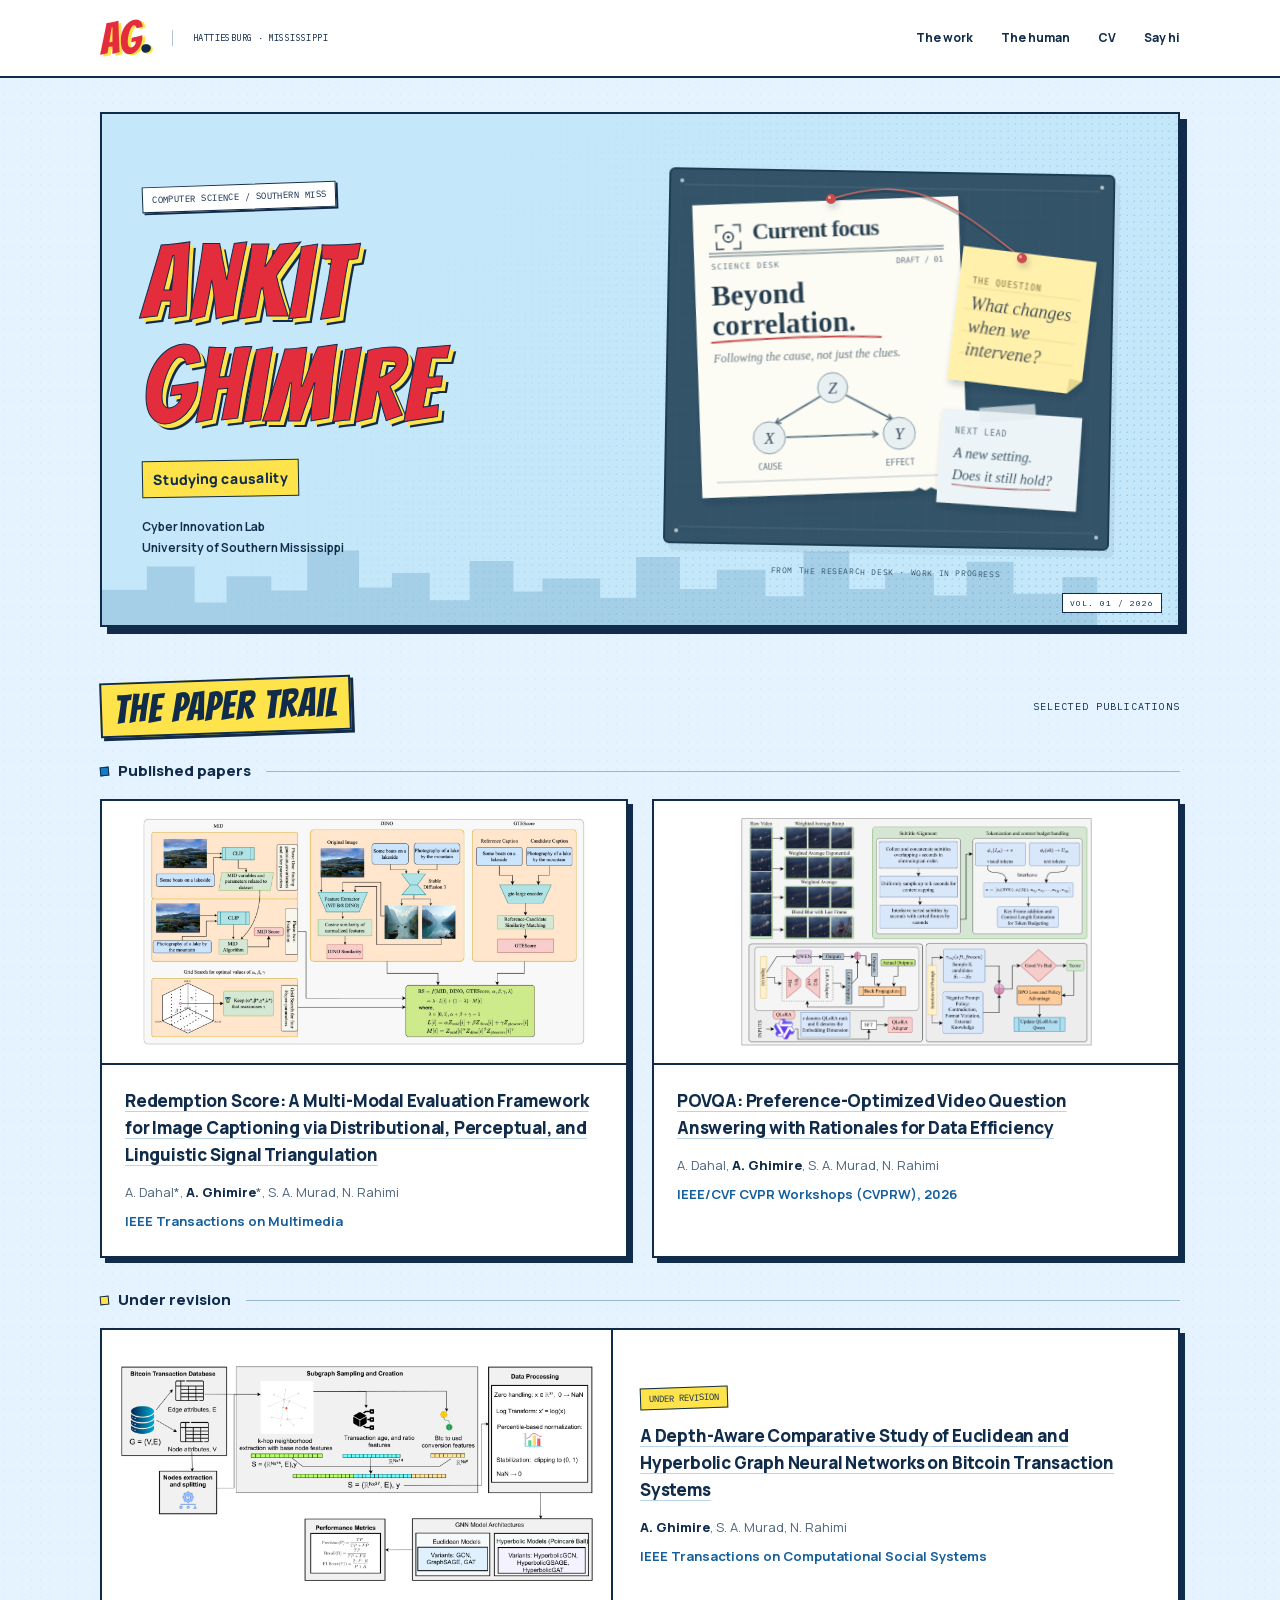
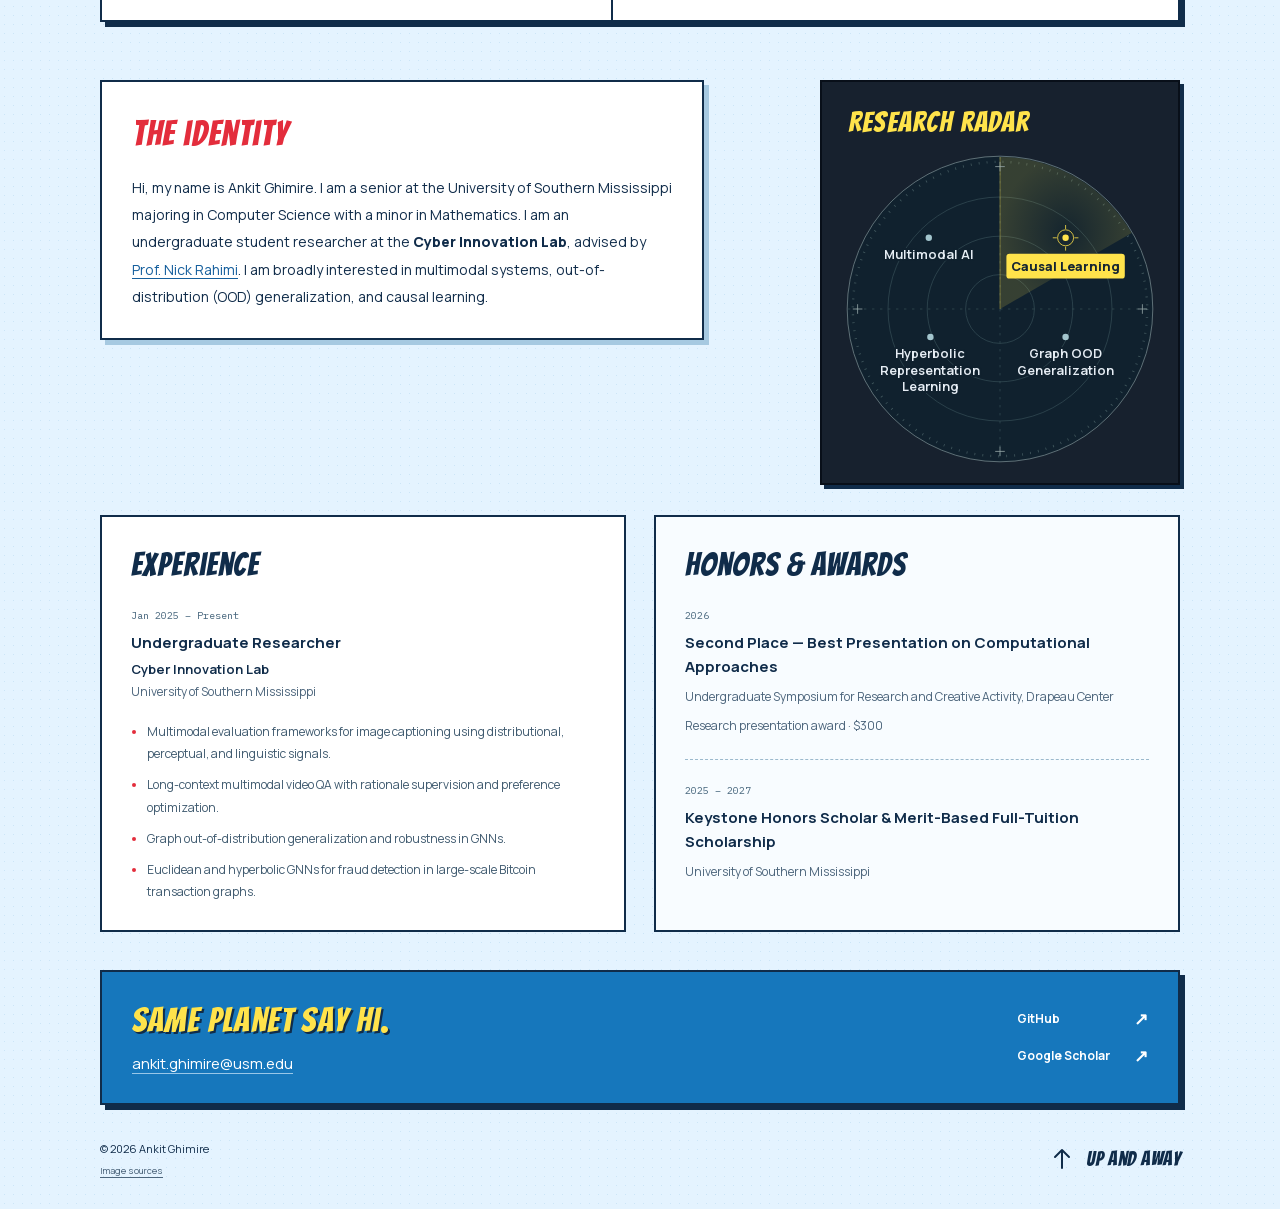
==== commit 964ae017: "Add CV PDF and navigation link" ====
--- a/index.html
+++ b/index.html
@@ -6,7 +6,7 @@
   <meta name="description" content="Ankit Ghimire is a senior studying Computer Science at the University of Southern Mississippi and an undergraduate researcher at the Cyber Innovation Lab, interested in multimodal systems, OOD generalization, and causal learning." />
   <meta name="theme-color" content="#dff2ff" />
   <title>Ankit Ghimire — Research Portfolio</title>
-  <link rel="icon" href="assets/favicon-ag.svg" type="image/svg+xml" />
+  <link rel="icon" href="assets/favicon-ag.svg?v=2" type="image/svg+xml" />
   <link rel="stylesheet" href="assets/manrope.css" />
   <link rel="stylesheet" href="assets/plex-mono.css" />
   <link rel="stylesheet" href="assets/bangers.css" />
@@ -18,7 +18,7 @@
     <div class="masthead-inner">
       <a class="wordmark" href="#top" aria-label="Ankit Ghimire, home">AG<span>.</span></a>
       <span class="edition">HATTIESBURG · MISSISSIPPI</span>
-      <nav aria-label="Main navigation"><a href="#publications">The work</a><a href="#about">The human</a><a href="#contact">Say hi</a></nav>
+      <nav aria-label="Main navigation"><a href="#publications">The work</a><a href="#about">The human</a><a href="assets/Ankit-Ghimire-CV.pdf" target="_blank" rel="noopener" aria-label="View CV (PDF, opens in a new tab)">CV</a><a href="#contact">Say hi</a></nav>
     </div>
   </header>
 
@@ -131,7 +131,7 @@
 
     <section class="contact-panel" id="contact" aria-labelledby="contact-title">
       <div><h2 id="contact-title">Same planet say hi.</h2><a class="email-link" href="mailto:ankit.ghimire@usm.edu">ankit.ghimire@usm.edu</a></div>
-      <nav class="social-links" aria-label="Profiles"><a href="https://github.com/AnkitGhimre" target="_blank" rel="noopener">GitHub <span aria-hidden="true">↗</span></a><a href="https://scholar.google.com/citations?user=AnkitGhimire" target="_blank" rel="noopener">Google Scholar <span aria-hidden="true">↗</span></a></nav>
+      <nav class="social-links" aria-label="Profiles"><a href="https://github.com/AnkitGhi" target="_blank" rel="noopener">GitHub <span aria-hidden="true">↗</span></a><a href="https://scholar.google.com/citations?user=AnkitGhimire" target="_blank" rel="noopener">Google Scholar <span aria-hidden="true">↗</span></a></nav>
     </section>
     <footer><p>© 2026 Ankit Ghimire<span class="art-credit"><a href="credits.html">Image sources</a></span></p><a class="up-up-away" href="#top"><svg viewBox="0 0 32 32" aria-hidden="true"><path d="M16 25V7m-7 7 7-7 7 7"/></svg><span>Up and away</span></a></footer>
   </main>
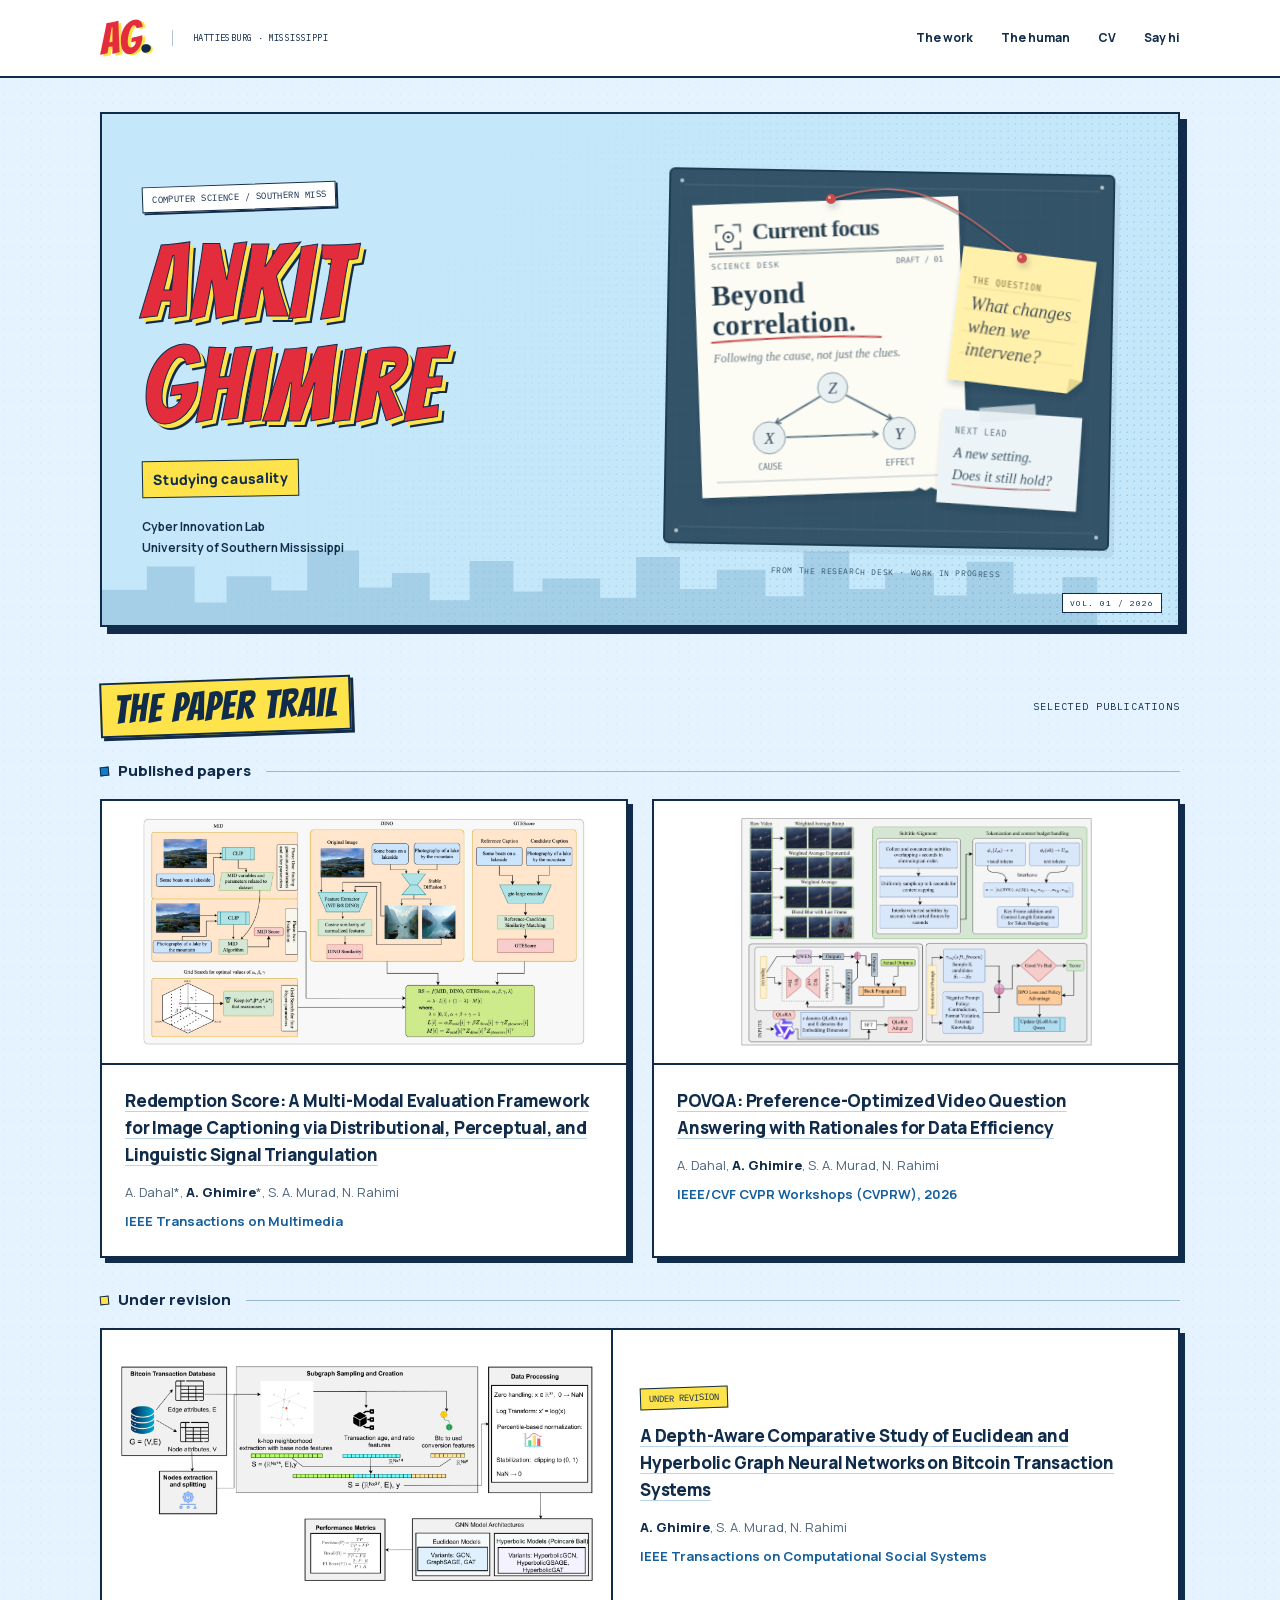
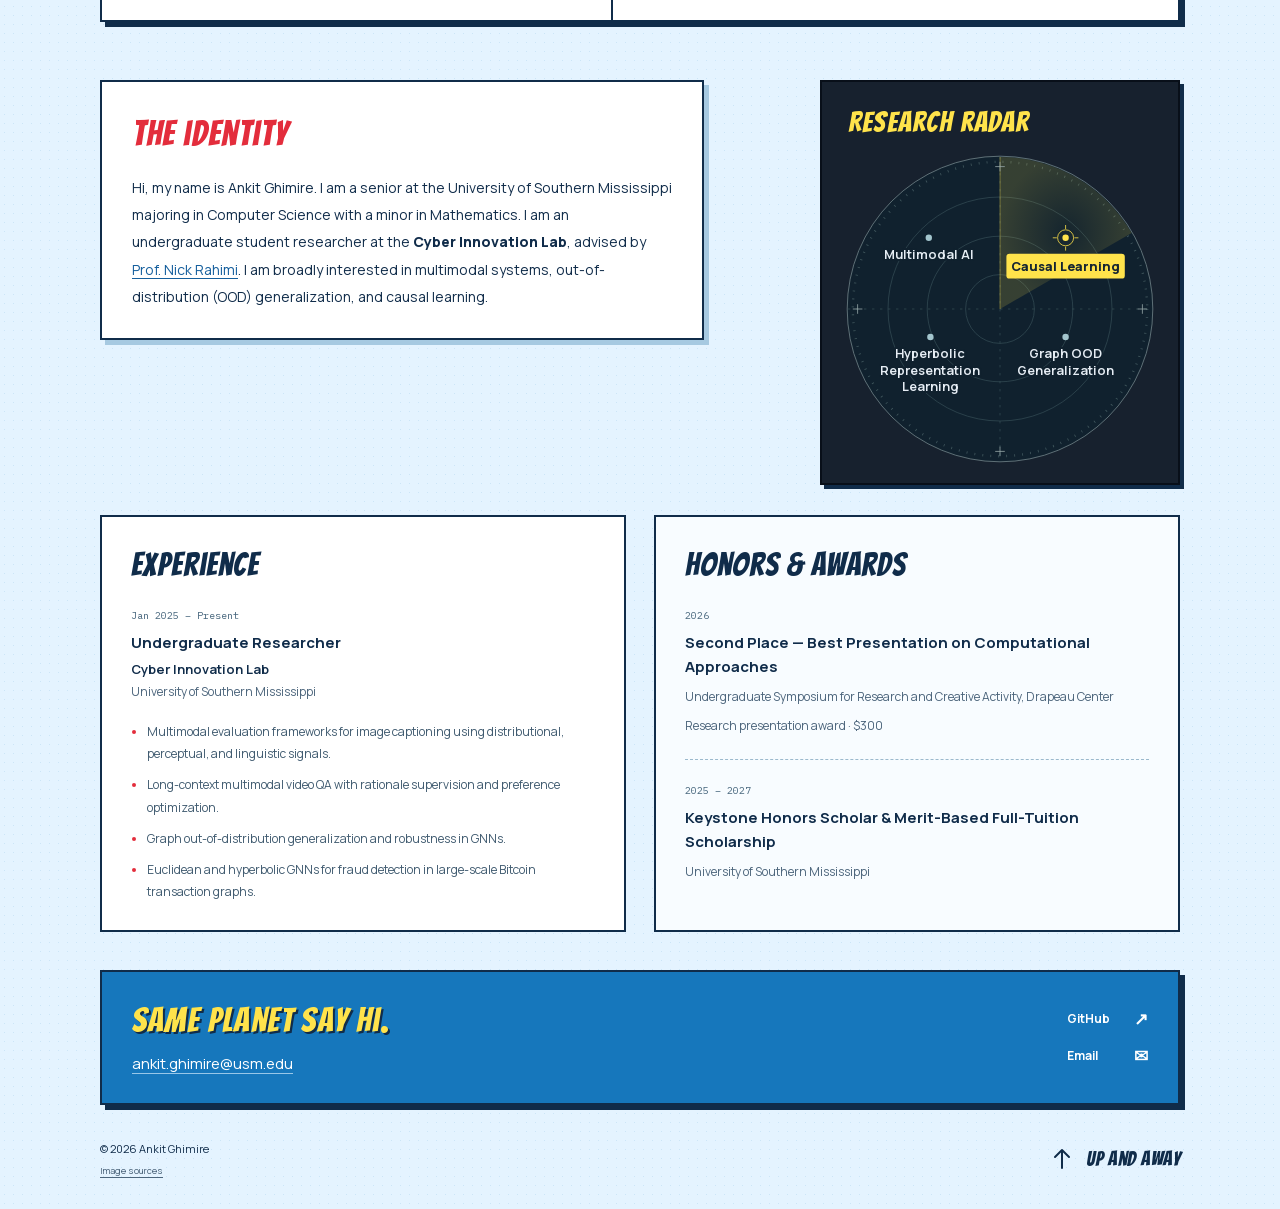
==== commit 22d03bd5: "Replace broken Scholar link with email" ====
--- a/index.html
+++ b/index.html
@@ -131,7 +131,7 @@
 
     <section class="contact-panel" id="contact" aria-labelledby="contact-title">
       <div><h2 id="contact-title">Same planet say hi.</h2><a class="email-link" href="mailto:ankit.ghimire@usm.edu">ankit.ghimire@usm.edu</a></div>
-      <nav class="social-links" aria-label="Profiles"><a href="https://github.com/AnkitGhi" target="_blank" rel="noopener">GitHub <span aria-hidden="true">↗</span></a><a href="https://scholar.google.com/citations?user=AnkitGhimire" target="_blank" rel="noopener">Google Scholar <span aria-hidden="true">↗</span></a></nav>
+      <nav class="social-links" aria-label="Contact links"><a href="https://github.com/AnkitGhi" target="_blank" rel="noopener">GitHub <span aria-hidden="true">↗</span></a><a href="mailto:ankit.ghimire@usm.edu">Email <span aria-hidden="true">✉</span></a></nav>
     </section>
     <footer><p>© 2026 Ankit Ghimire<span class="art-credit"><a href="credits.html">Image sources</a></span></p><a class="up-up-away" href="#top"><svg viewBox="0 0 32 32" aria-hidden="true"><path d="M16 25V7m-7 7 7-7 7 7"/></svg><span>Up and away</span></a></footer>
   </main>
